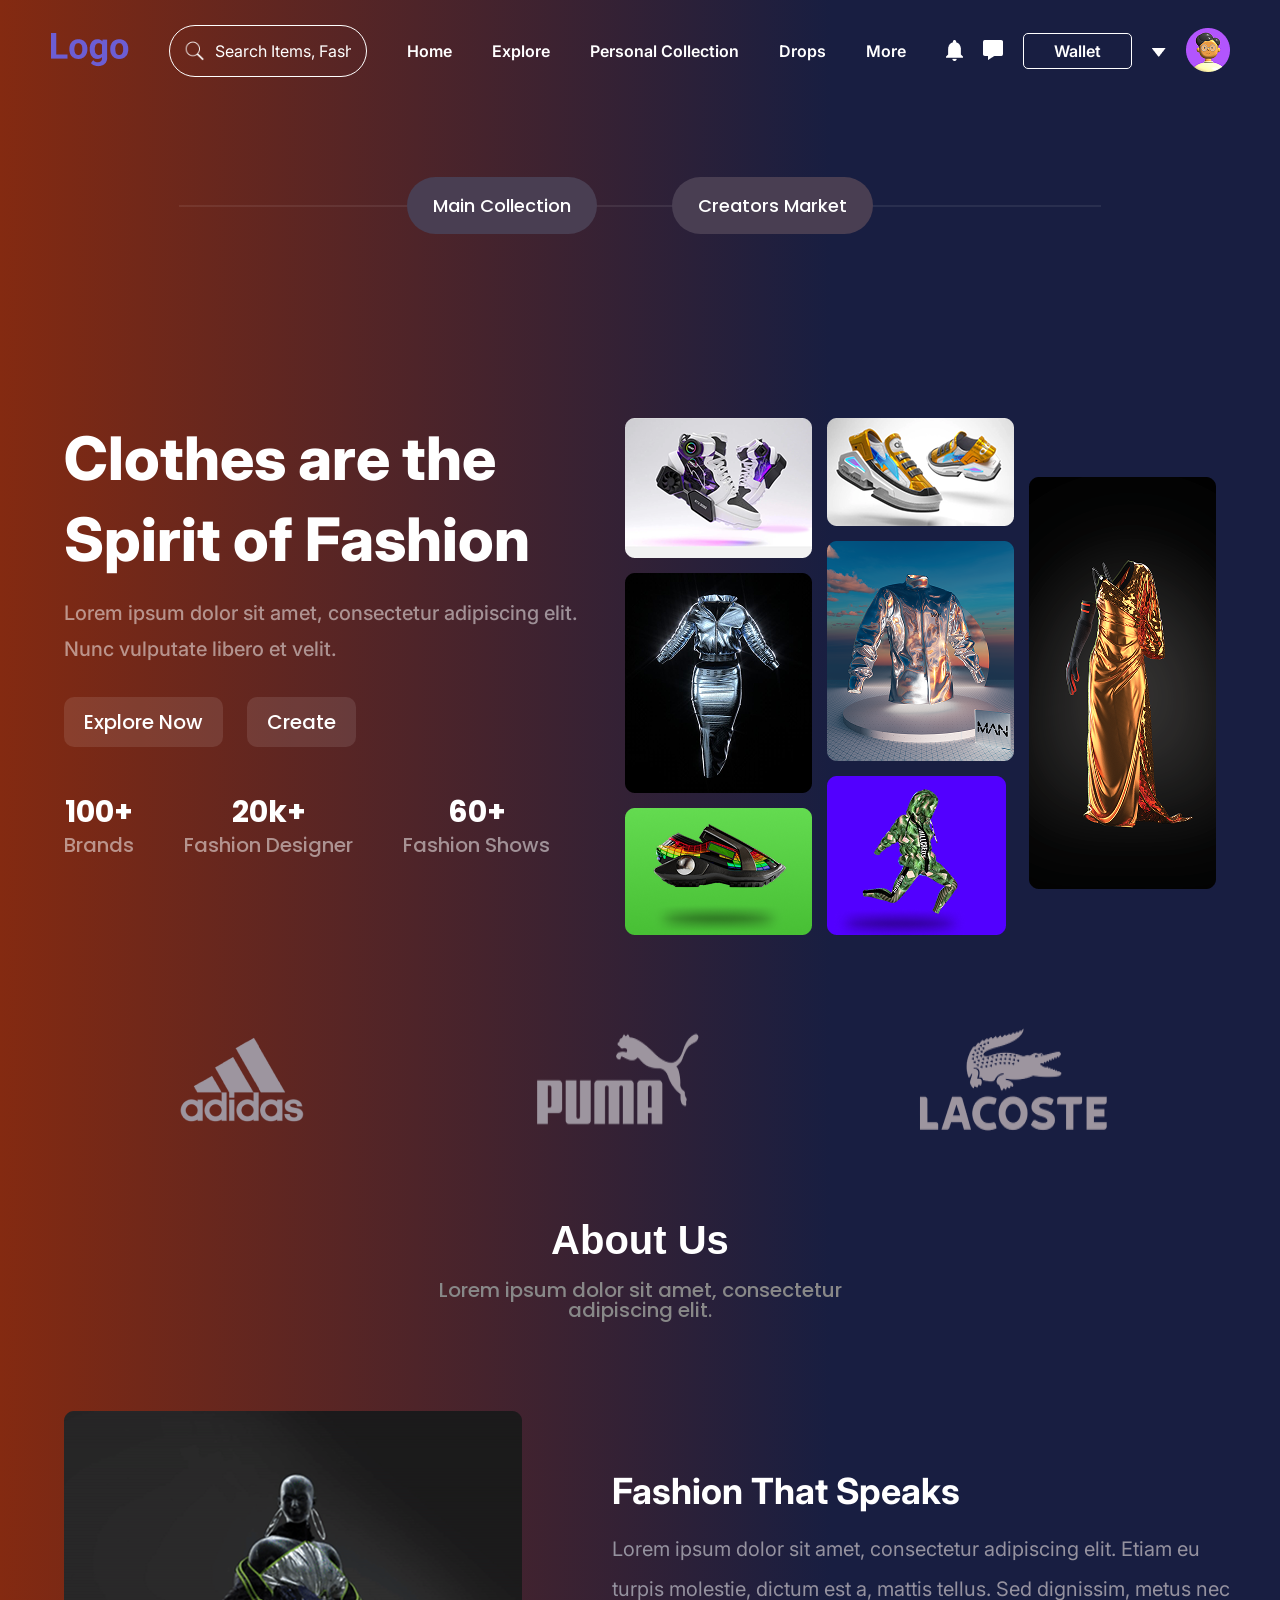
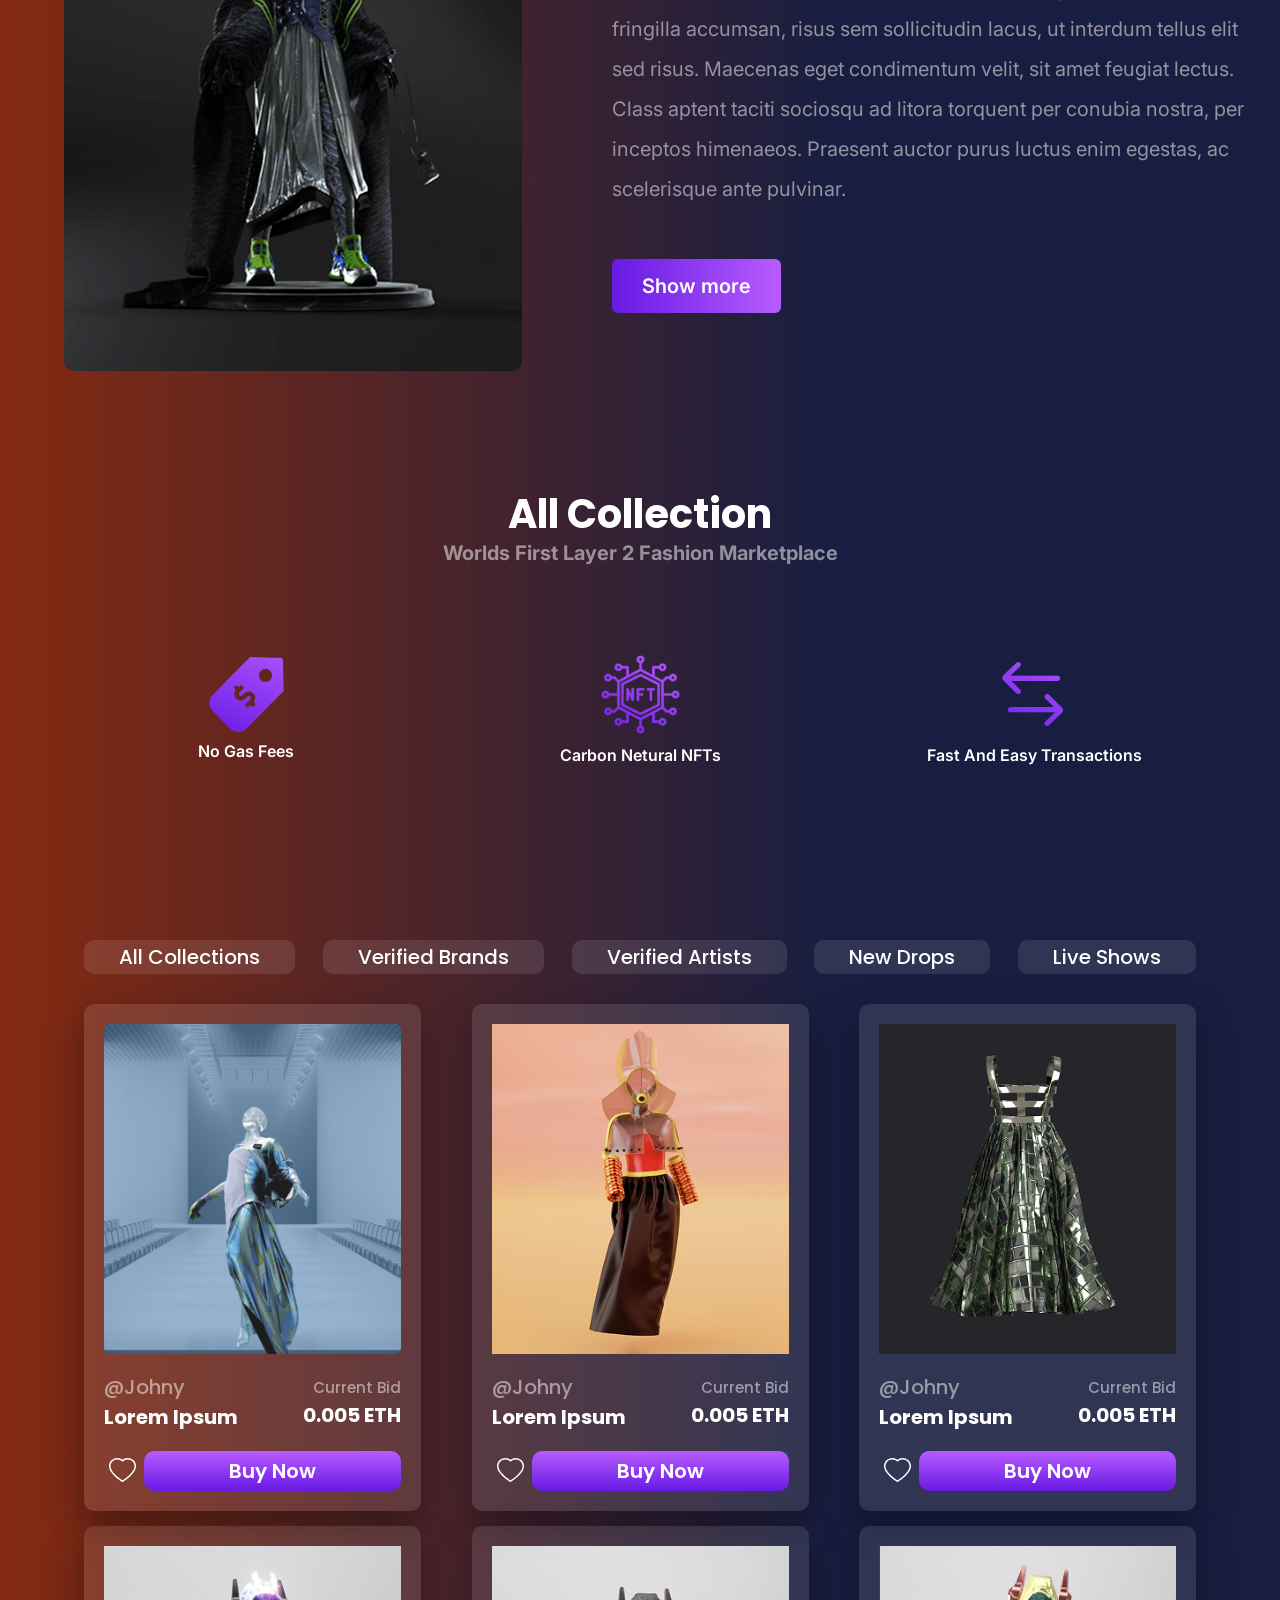
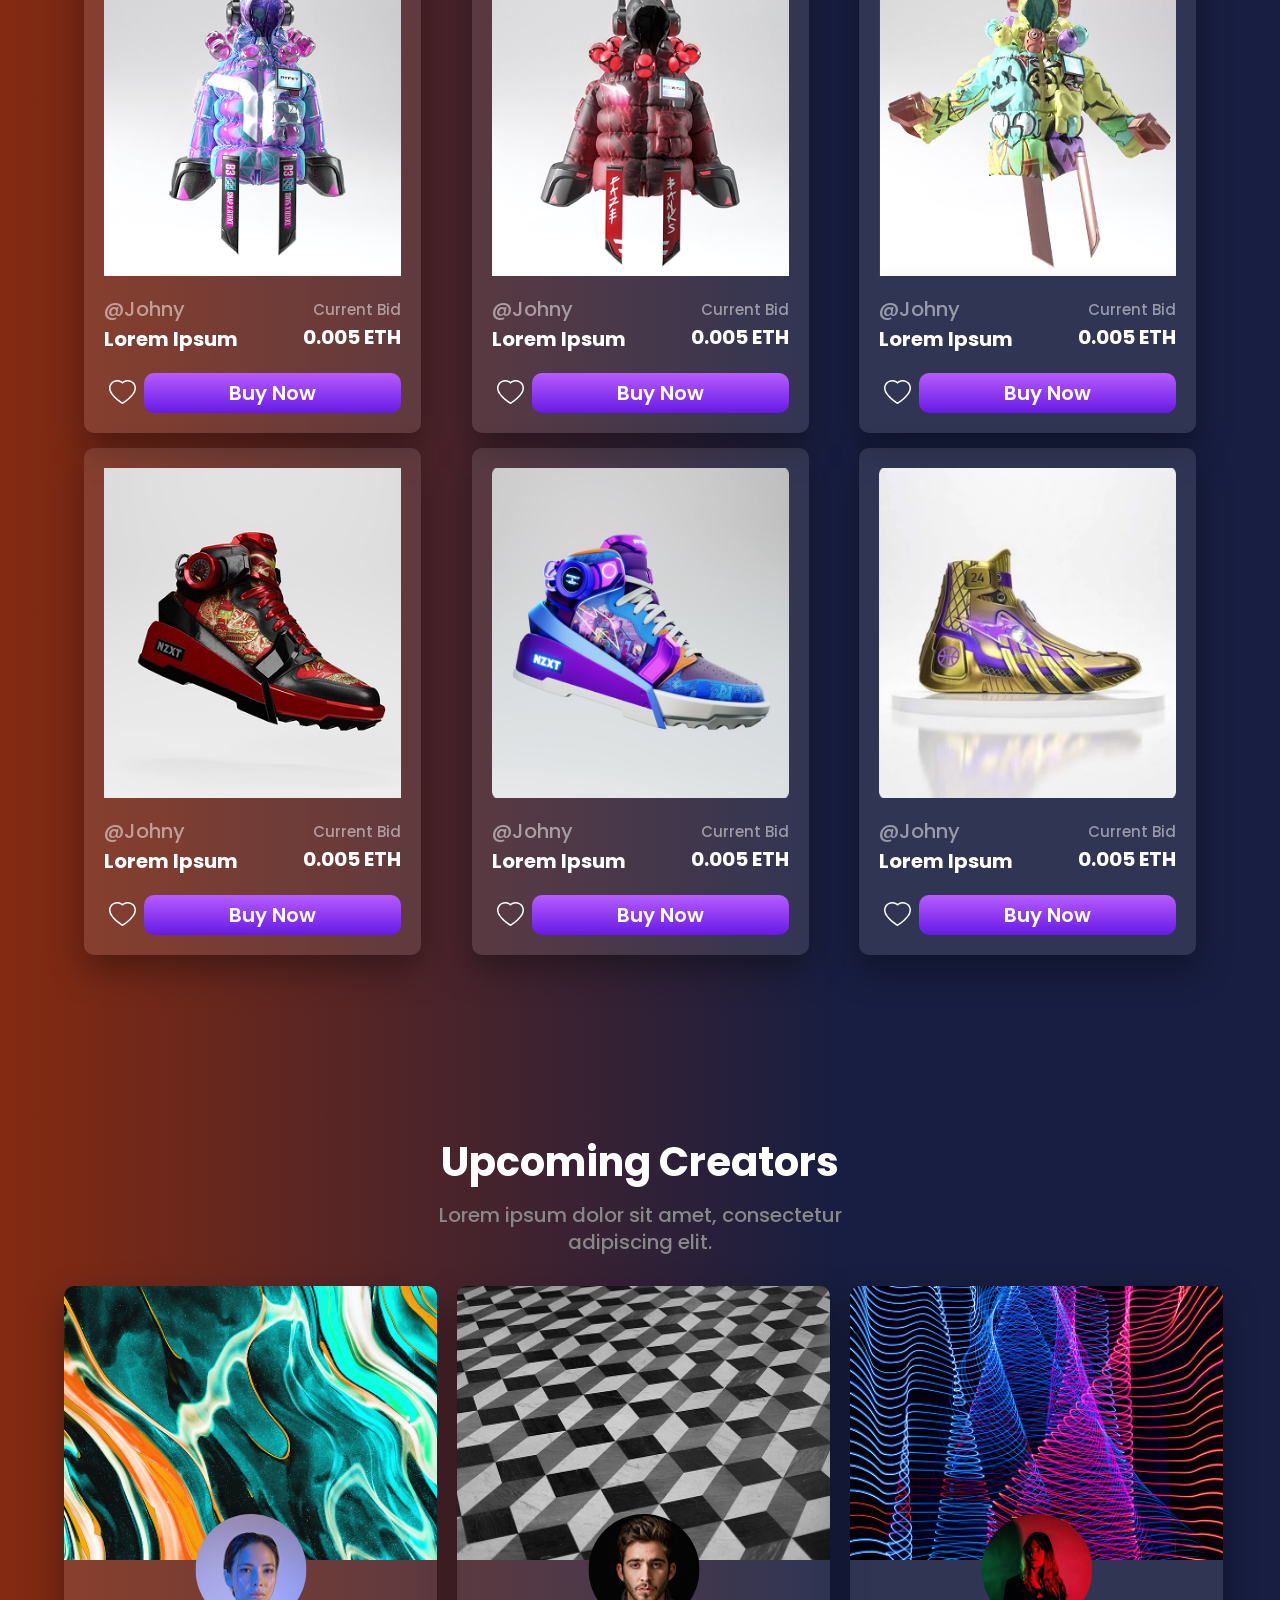
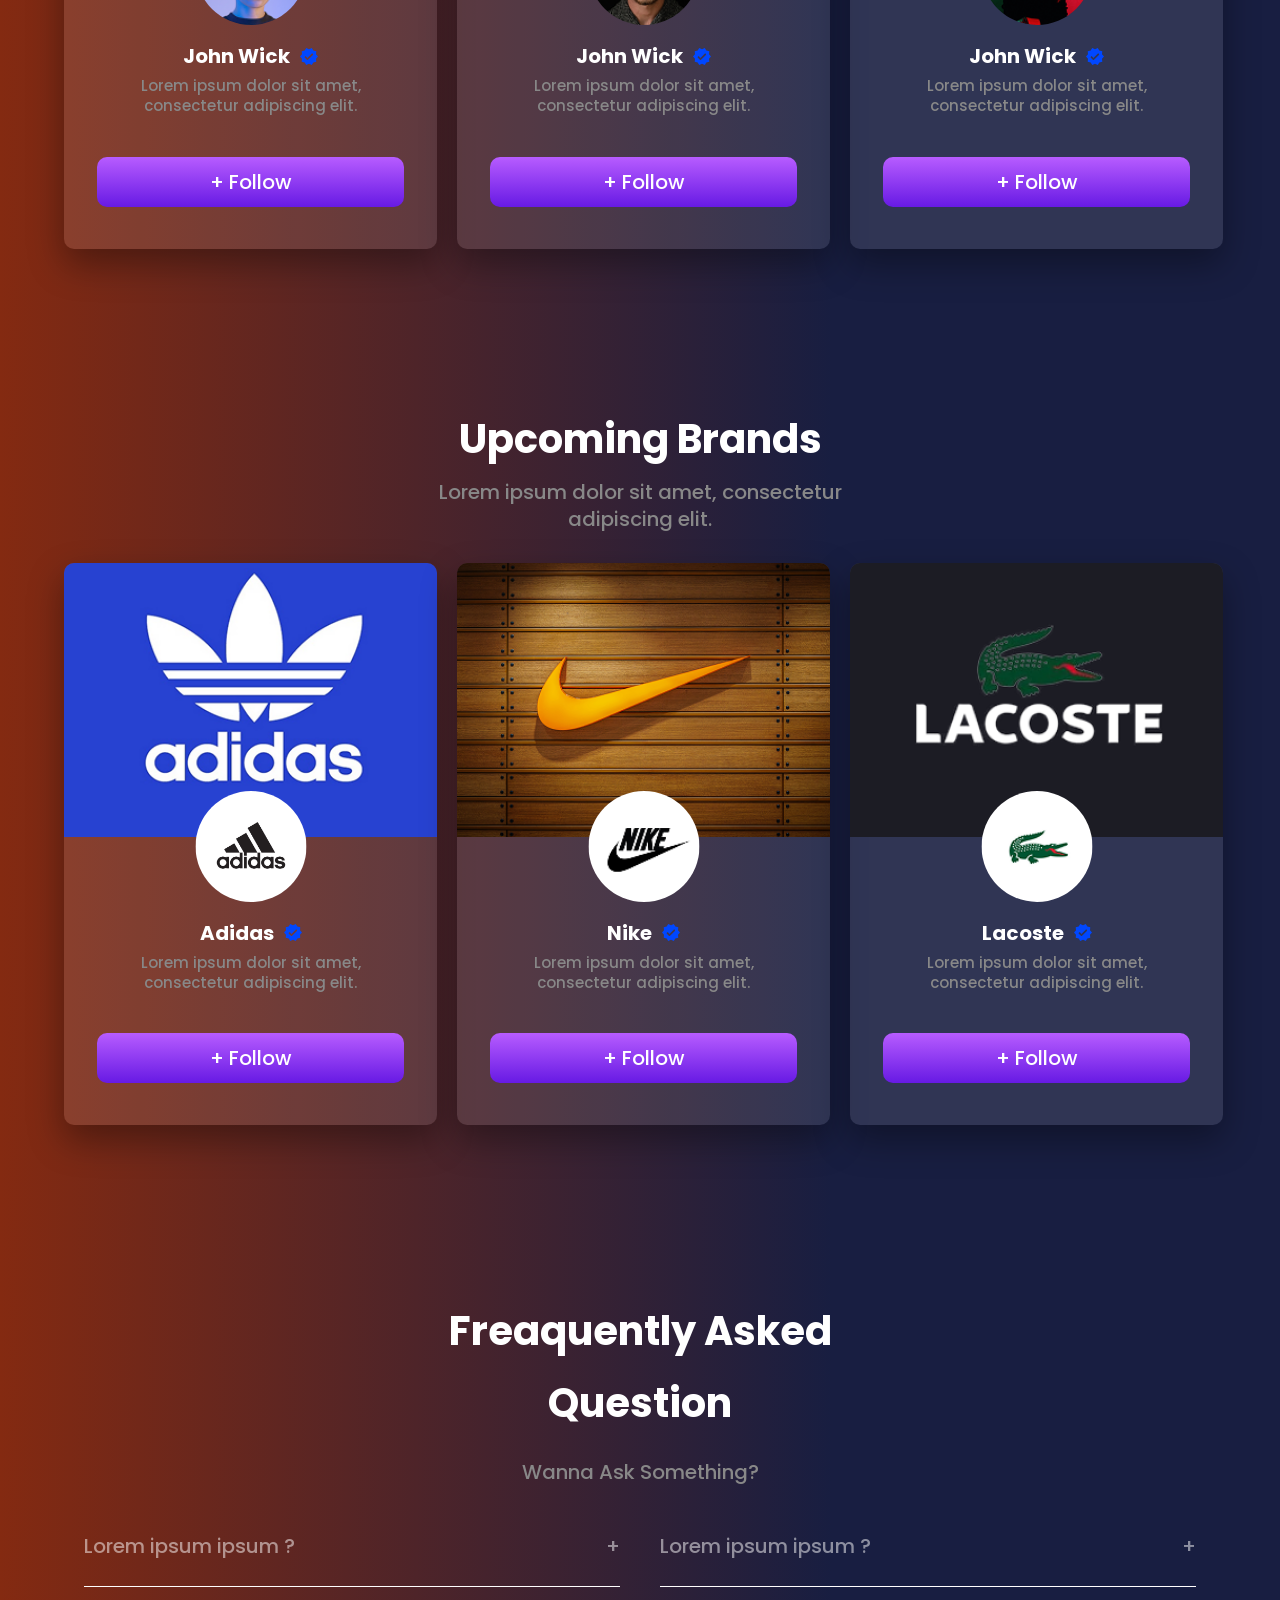
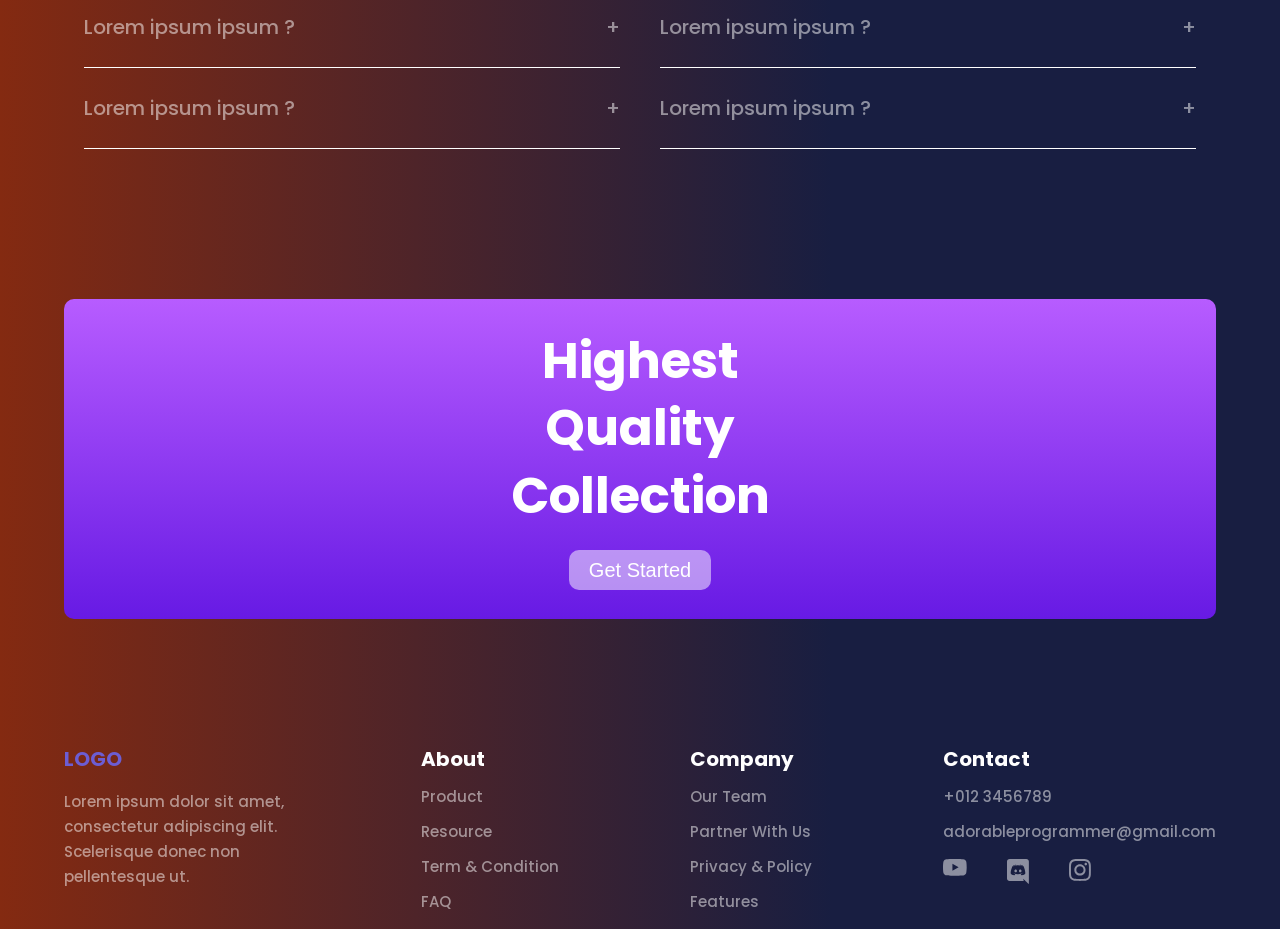
==== index.html @ 273df484 "feat: add homepage, explore, sign in, sign up pages with hover effects" ====
<!DOCTYPE html>
<html lang="en">

<head>
    <meta charset="UTF-8">
    <meta name="viewport" content="width=device-width, initial-scale=1.0">
    <link rel="preconnect" href="https://fonts.googleapis.com">
    <link rel="preconnect" href="https://fonts.gstatic.com" crossorigin>
    <link
        href="https://fonts.googleapis.com/css2?family=Inter:ital,opsz,wght@0,14..32,100..900;1,14..32,100..900&family=Poppins:wght@400;500;600;700&family=Red+Hat+Text:ital,wght@0,300..700;1,300..700&family=Space+Mono:ital,wght@0,400;0,700;1,400;1,700&family=Work+Sans:ital,wght@0,100..900;1,100..900&display=swap"
        rel="stylesheet">
    <link rel="stylesheet" href="assets/css/reset.css">
    <link rel="stylesheet" href="assets/css/style.css">
    <link rel="icon" type="image/x-icon" href="./assets/site-icons/fashion-logo.png" />
    <title>Fashion Marketplace</title>
</head>

<body>
    <header>
        <nav class="d-flex align-center justify-between gap-40">
            <a href="#" class="logo"><img src="./assets/images/header-logo.png" alt="header-logo"></a>

            <form class="search-container" action="#">
                <img class="search-btn" src="./assets/icons/search-icon.png" alt="search-icon">
                <input type="text" placeholder="Search Items, Fashion, Collection and Users">
            </form>

            <ul class="header-nav d-flex align-center gap-40 weight-600">
                <li><a href="#" class="nav-link">Home</a></li>
                <li><a href="explore.html" class="nav-link">Explore</a></li>
                <li><a href="#" class="nav-link">Personal Collection</a></li>
                <li><a href="#" class="nav-link">Drops</a></li>
                <li><a href="#" class="nav-link">More</a></li>
            </ul>

            <div class="nav-right d-flex align-center gap-20">
                <div class="header-icons d-flex gap-20">
                    <a href="#" class="icon-hover"><img src="./assets/icons/bell-icon.png" alt="bell-icon"></a>
                    <a href="#" class="icon-hover"><img src="./assets/icons/message-icon.png" alt="message-icon"></a>
                </div>
                <a href="#" class="wallet-button d-flex weight-600">Wallet</a>
                <a href="#" class="drop-down"><img src="./assets/icons/arrow-down.png" alt="arrow-down"></a>
                <a href="./sign-in.html" class="profile-picture"><img src="./assets/icons/men-icon.png" alt="men-icon"></a>
            </div>
        </nav>
    </header>

    <!-- Header-end////////////// -->
    <div class="container">
        <section class="colection-section">
            <div class="colection-button d-flex align-center gap-75 justify-center">
                <button class="buttons weight-500" type="button">Main Collection</button>
                <button class="buttons weight-500" type="button">Creators Market</button>
            </div>
        </section>

        <section class="hero-section d-flex">
            <div class="hero-left">
                <h1 class="weight-800 lh-135">Clothes are the Spirit of Fashion</h1>
                <p class="hero-p weight-500 lh-180">Lorem ipsum dolor sit amet, consectetur adipiscing elit. Nunc
                    vulputate libero et velit.</p>
                <button class="hero-button weight-500">Explore Now</button>
                <button class="hero-button weight-500">Create</button>

                <ul class="d-flex align-center gap-50">
                    <li>
                        <p class="main-statistic weight-700">100+</p>
                        <p class="statistic weight-500 lh-180">Brands</p>
                    </li>
                    <li>
                        <p class="main-statistic weight-700">20k+</p>
                        <p class="statistic weight-500 lh-180">Fashion Designer</p>
                    </li>
                    <li>
                        <p class="main-statistic weight-700">60+</p>
                        <p class="statistic weight-500 lh-180">Fashion Shows</p>
                    </li>
                </ul>
            </div>
            <div class="hero-right">
                <img src="./assets/images/hero-img.png" alt="hero image">
            </div>
        </section>
        <section class="brand-logo d-flex justify-center gap-220">
            <img src="./assets/images/adidas-logo.png" alt="adidas logo">
            <img src="./assets/images/puma-logo.png" alt="puma logo">
            <img src="./assets/images/lacoste-logo.png" alt="lacoste logo">
        </section>
        <!-- //hero-end/// -->

        <section class="about-us d-flex align-center justify-center flex-column">
            <h2 class="weight-700 lh-100">About Us</h2>
            <p class="weight-500 lh-100">Lorem ipsum dolor sit amet, consectetur adipiscing elit.</p>
        </section>

        <section class="fashion-speak d-flex gap-90 align-center">
            <div class="warior-img ">
                <img src="./assets/images/women-warior.png" alt="women warior img">
            </div>
            <div class="warior-right">
                <h2 class="weight-700 lh-100">Fashion That Speaks</h2>
                <p class="weight-400 lh-200">Lorem ipsum dolor sit amet, consectetur adipiscing elit. Etiam eu turpis
                    molestie, dictum est a, mattis tellus. Sed dignissim, metus nec fringilla accumsan, risus sem
                    sollicitudin lacus, ut interdum tellus elit sed risus. Maecenas eget condimentum velit, sit amet
                    feugiat lectus. Class aptent taciti sociosqu ad litora torquent per conubia nostra, per inceptos
                    himenaeos. Praesent auctor purus luctus enim egestas, ac scelerisque ante pulvinar. </p>
                <button class="weight-600">Show more</button>
            </div>
        </section>
        <!-- about section end//////////// -->

        <section>
            <div class="all-colection d-flex justify-center flex-column align-center">
                <h2 class="weight-700 lh-100">All Collection</h2>
                <p class="weight-700">Worlds First Layer 2 Fashion Marketplace</p>
            </div>
            <div class="all-colection-icons d-flex align-center justify-center">


                <div class="icon-item d-flex flex-column align-center">
                    <svg xmlns="http://www.w3.org/2000/svg" xmlns:xlink="http://www.w3.org/1999/xlink" width="75"
                        height="75" viewBox="0 0 75 75" fill="none">
                        <mask id="mask0_301_998" style="mask-type:alpha" maskUnits="userSpaceOnUse" x="0" y="0"
                            width="75" height="75">
                            <rect width="75" height="75" fill="url(#pattern0_301_998)" />
                        </mask>
                        <g mask="url(#mask0_301_998)">
                            <rect x="-28.6016" y="-17.1602" width="142.373" height="95.339"
                                fill="url(#paint0_linear_301_998)" />
                        </g>
                        <defs>
                            <pattern id="pattern0_301_998" patternContentUnits="objectBoundingBox" width="1" height="1">
                                <use xlink:href="#image0_301_998" transform="scale(0.00195312)" />
                            </pattern>
                            <linearGradient id="paint0_linear_301_998" x1="92.4153" y1="-17.1602" x2="40.3285"
                                y2="98.0739" gradientUnits="userSpaceOnUse">
                                <stop stop-color="#B75CFF" />
                                <stop offset="1" stop-color="#671AE4" />
                            </linearGradient>
                            <image id="image0_301_998" width="512" height="512" preserveAspectRatio="none"
                                xlink:href="[data-uri]" />
                        </defs>
                    </svg>
                    <h2 class="weight-600">No Gas Fees</h2>
                </div>

                <div class="icon-item d-flex flex-column align-center">
                    <svg xmlns="http://www.w3.org/2000/svg" xmlns:xlink="http://www.w3.org/1999/xlink" width="83"
                        height="83" viewBox="0 0 83 83" fill="none">
                        <mask id="mask0_301_1001" style="mask-type:alpha" maskUnits="userSpaceOnUse" x="0" y="0"
                            width="83" height="83">
                            <rect width="83" height="83" fill="url(#pattern0_301_1001)" />
                        </mask>
                        <g mask="url(#mask0_301_1001)">
                            <rect x="-12.4062" y="2.28125" width="102.539" height="89.0625"
                                fill="url(#paint0_linear_301_1001)" />
                        </g>
                        <defs>
                            <pattern id="pattern0_301_1001" patternContentUnits="objectBoundingBox" width="1"
                                height="1">
                                <use xlink:href="#image0_301_1001" transform="scale(0.005)" />
                            </pattern>
                            <linearGradient id="paint0_linear_301_1001" x1="74.752" y1="2.28125" x2="18.1878"
                                y2="98.7601" gradientUnits="userSpaceOnUse">
                                <stop stop-color="#B75CFF" />
                                <stop offset="1" stop-color="#671AE4" />
                            </linearGradient>
                            <image id="image0_301_1001" width="200" height="200" preserveAspectRatio="none"
                                xlink:href="[data-uri]" />
                        </defs>
                    </svg>
                    <h2 class="weight-600">Carbon Netural NFTs</h2>
                </div>

                <div class="icon-item d-flex flex-column align-center">
                    <svg xmlns="http://www.w3.org/2000/svg" xmlns:xlink="http://www.w3.org/1999/xlink" width="84"
                        height="84" viewBox="0 0 84 84" fill="none">
                        <mask id="mask0_301_1007" style="mask-type:alpha" maskUnits="userSpaceOnUse" x="0" y="0"
                            width="84" height="84">
                            <rect width="84" height="84" fill="url(#pattern0_301_1007)" />
                        </mask>
                        <g mask="url(#mask0_301_1007)">
                            <rect x="-24.6399" y="-8.96094" width="128.8" height="98.56"
                                fill="url(#paint0_linear_301_1007)" />
                        </g>
                        <defs>
                            <pattern id="pattern0_301_1007" patternContentUnits="objectBoundingBox" width="1"
                                height="1">
                                <use xlink:href="#image0_301_1007" transform="scale(0.00195312)" />
                            </pattern>
                            <linearGradient id="paint0_linear_301_1007" x1="84.8401" y1="-8.96094" x2="26.3433"
                                y2="104.291" gradientUnits="userSpaceOnUse">
                                <stop stop-color="#B75CFF" />
                                <stop offset="1" stop-color="#671AE4" />
                            </linearGradient>
                            <image id="image0_301_1007" width="512" height="512" preserveAspectRatio="none"
                                xlink:href="[data-uri]" />
                        </defs>
                    </svg>
                    <h2 class="weight-600">Fast And Easy Transactions</h2>
                </div>
            </div>
        </section>




        <section class="marketplace-section">
            <div class="bottom-nav d-flex justify-between align-center gap-20">
                <a class="weight-500" href="#">All Collections</a>
                <a class="weight-500" href="#">Verified Brands</a>
                <a class="weight-500" href="#">Verified Artists</a>
                <a class="weight-500" href="#">New Drops</a>
                <a class="weight-500" href="#">Live Shows</a>
            </div>


            <div class="card-container d-flex flex-wrap justify-between">
                <div class="colection-grid">
                    <img class="bg" src="./assets/images/grid-cyan-bg-dress.png" alt="cyan dress">

                    <div class="info d-flex justify-between align-center">
                        <div class="name">
                            <p class="weight-500 lh-100">@Johny</p>
                            <p class="weight-700">Lorem Ipsum</p>
                        </div>

                        <div class="bid">
                            <p class="weight-500 lh-100">Current Bid</p>
                            <p class="weight-700 lh-100">0.005 ETH</p>
                        </div>
                    </div>

                    <div class="actions d-flex align-center justify-between">
                        <button>
                            <svg xmlns="http://www.w3.org/2000/svg" width="27" height="24" viewBox="0 0 27 24"
                                fill="none">
                                <path
                                    d="M18.7432 0.75H18.7441C19.7439 0.747717 20.7343 0.942824 21.6572 1.32324H21.6582C22.4368 1.6429 23.1546 2.09004 23.7822 2.64453L24.0459 2.88867C24.6457 3.47072 25.1401 4.14943 25.5088 4.89453L25.6592 5.21777C26.0526 6.12531 26.2528 7.08639 26.25 8.07617V8.07812C26.25 9.00716 26.059 9.99202 25.666 11.0117L25.665 11.0137C25.3393 11.865 24.8589 12.7629 24.2373 13.6836C23.2534 15.139 21.8871 16.6771 20.168 18.252C17.3116 20.8665 14.484 22.6721 14.377 22.7402L13.6377 23.2109C13.5547 23.2633 13.4453 23.2633 13.3623 23.2109H13.3613L12.623 22.7402L12.6113 22.7324L12.6006 22.7266C12.5931 22.7218 12.5825 22.7154 12.5693 22.707C12.543 22.6902 12.5071 22.6658 12.4609 22.6357C12.3685 22.5754 12.2377 22.4896 12.0752 22.3799C11.7502 22.1604 11.2964 21.8463 10.7568 21.4521C9.6763 20.6628 8.25608 19.5568 6.83203 18.252L6.2041 17.6631C4.77732 16.2938 3.62363 14.9571 2.7627 13.6836C2.21964 12.8792 1.78563 12.0906 1.46484 11.334L1.33398 11.0117C0.941002 9.99202 0.75 9.00716 0.75 8.07812C0.750023 7.21047 0.903853 6.36545 1.20605 5.55957L1.34473 5.2168C1.72321 4.34438 2.27033 3.55356 2.95605 2.88965L2.95703 2.88867C3.64777 2.2174 4.45175 1.6901 5.34473 1.32324H5.3457C6.26949 0.942496 7.24787 0.75 8.26074 0.75C9.66538 0.750076 11.0343 1.13129 12.2227 1.85059C12.507 2.02267 12.7763 2.21179 13.0312 2.41699L13.502 2.7959L13.9717 2.41699C14.2267 2.21179 14.496 2.02267 14.7803 1.85059C15.9687 1.13119 17.3384 0.75 18.7432 0.75Z"
                                    stroke="white" stroke-width="1.5" />
                            </svg> </button>
                        <button class="weight-600 lh-100 ">Buy Now</button>
                    </div>
                </div>


                <div class="colection-grid">
                    <img class="bg" src="./assets/images/grid-orange-dress.png" alt="cyan dress">

                    <div class="info d-flex justify-between align-center">
                        <div class="name">
                            <p class="weight-500 lh-100">@Johny</p>
                            <p class="weight-700">Lorem Ipsum</p>
                        </div>

                        <div class="bid">
                            <p class="weight-500 lh-100">Current Bid</p>
                            <p class="weight-700 lh-100">0.005 ETH</p>
                        </div>
                    </div>

                    <div class="actions d-flex align-center justify-between">
                        <button>
                            <svg xmlns="http://www.w3.org/2000/svg" width="27" height="24" viewBox="0 0 27 24"
                                fill="none">
                                <path
                                    d="M18.7432 0.75H18.7441C19.7439 0.747717 20.7343 0.942824 21.6572 1.32324H21.6582C22.4368 1.6429 23.1546 2.09004 23.7822 2.64453L24.0459 2.88867C24.6457 3.47072 25.1401 4.14943 25.5088 4.89453L25.6592 5.21777C26.0526 6.12531 26.2528 7.08639 26.25 8.07617V8.07812C26.25 9.00716 26.059 9.99202 25.666 11.0117L25.665 11.0137C25.3393 11.865 24.8589 12.7629 24.2373 13.6836C23.2534 15.139 21.8871 16.6771 20.168 18.252C17.3116 20.8665 14.484 22.6721 14.377 22.7402L13.6377 23.2109C13.5547 23.2633 13.4453 23.2633 13.3623 23.2109H13.3613L12.623 22.7402L12.6113 22.7324L12.6006 22.7266C12.5931 22.7218 12.5825 22.7154 12.5693 22.707C12.543 22.6902 12.5071 22.6658 12.4609 22.6357C12.3685 22.5754 12.2377 22.4896 12.0752 22.3799C11.7502 22.1604 11.2964 21.8463 10.7568 21.4521C9.6763 20.6628 8.25608 19.5568 6.83203 18.252L6.2041 17.6631C4.77732 16.2938 3.62363 14.9571 2.7627 13.6836C2.21964 12.8792 1.78563 12.0906 1.46484 11.334L1.33398 11.0117C0.941002 9.99202 0.75 9.00716 0.75 8.07812C0.750023 7.21047 0.903853 6.36545 1.20605 5.55957L1.34473 5.2168C1.72321 4.34438 2.27033 3.55356 2.95605 2.88965L2.95703 2.88867C3.64777 2.2174 4.45175 1.6901 5.34473 1.32324H5.3457C6.26949 0.942496 7.24787 0.75 8.26074 0.75C9.66538 0.750076 11.0343 1.13129 12.2227 1.85059C12.507 2.02267 12.7763 2.21179 13.0312 2.41699L13.502 2.7959L13.9717 2.41699C14.2267 2.21179 14.496 2.02267 14.7803 1.85059C15.9687 1.13119 17.3384 0.75 18.7432 0.75Z"
                                    stroke="white" stroke-width="1.5" />
                            </svg> </button>
                        <button class="weight-600 lh-100 ">Buy Now</button>
                    </div>
                </div>


                <div class="colection-grid">
                    <img class="bg" src="./assets/images/grid-gray-dress.png" alt="cyan dress">

                    <div class="info d-flex justify-between align-center">
                        <div class="name">
                            <p class="weight-500 lh-100">@Johny</p>
                            <p class="weight-700">Lorem Ipsum</p>
                        </div>

                        <div class="bid">
                            <p class="weight-500 lh-100">Current Bid</p>
                            <p class="weight-700 lh-100">0.005 ETH</p>
                        </div>
                    </div>

                    <div class="actions d-flex align-center justify-between">
                        <button>
                            <svg xmlns="http://www.w3.org/2000/svg" width="27" height="24" viewBox="0 0 27 24"
                                fill="none">
                                <path
                                    d="M18.7432 0.75H18.7441C19.7439 0.747717 20.7343 0.942824 21.6572 1.32324H21.6582C22.4368 1.6429 23.1546 2.09004 23.7822 2.64453L24.0459 2.88867C24.6457 3.47072 25.1401 4.14943 25.5088 4.89453L25.6592 5.21777C26.0526 6.12531 26.2528 7.08639 26.25 8.07617V8.07812C26.25 9.00716 26.059 9.99202 25.666 11.0117L25.665 11.0137C25.3393 11.865 24.8589 12.7629 24.2373 13.6836C23.2534 15.139 21.8871 16.6771 20.168 18.252C17.3116 20.8665 14.484 22.6721 14.377 22.7402L13.6377 23.2109C13.5547 23.2633 13.4453 23.2633 13.3623 23.2109H13.3613L12.623 22.7402L12.6113 22.7324L12.6006 22.7266C12.5931 22.7218 12.5825 22.7154 12.5693 22.707C12.543 22.6902 12.5071 22.6658 12.4609 22.6357C12.3685 22.5754 12.2377 22.4896 12.0752 22.3799C11.7502 22.1604 11.2964 21.8463 10.7568 21.4521C9.6763 20.6628 8.25608 19.5568 6.83203 18.252L6.2041 17.6631C4.77732 16.2938 3.62363 14.9571 2.7627 13.6836C2.21964 12.8792 1.78563 12.0906 1.46484 11.334L1.33398 11.0117C0.941002 9.99202 0.75 9.00716 0.75 8.07812C0.750023 7.21047 0.903853 6.36545 1.20605 5.55957L1.34473 5.2168C1.72321 4.34438 2.27033 3.55356 2.95605 2.88965L2.95703 2.88867C3.64777 2.2174 4.45175 1.6901 5.34473 1.32324H5.3457C6.26949 0.942496 7.24787 0.75 8.26074 0.75C9.66538 0.750076 11.0343 1.13129 12.2227 1.85059C12.507 2.02267 12.7763 2.21179 13.0312 2.41699L13.502 2.7959L13.9717 2.41699C14.2267 2.21179 14.496 2.02267 14.7803 1.85059C15.9687 1.13119 17.3384 0.75 18.7432 0.75Z"
                                    stroke="white" stroke-width="1.5" />
                            </svg> </button>
                        <button class="weight-600 lh-100 ">Buy Now</button>
                    </div>
                </div>


                <div class="colection-grid">
                    <img class="bg" src="./assets/images/jacket-pinkandcyan.png" alt="cyan dress">

                    <div class="info d-flex justify-between align-center">
                        <div class="name">
                            <p class="weight-500 lh-100">@Johny</p>
                            <p class="weight-700">Lorem Ipsum</p>
                        </div>

                        <div class="bid">
                            <p class="weight-500 lh-100">Current Bid</p>
                            <p class="weight-700 lh-100">0.005 ETH</p>
                        </div>
                    </div>

                    <div class="actions d-flex align-center justify-between">
                        <button>
                            <svg xmlns="http://www.w3.org/2000/svg" width="27" height="24" viewBox="0 0 27 24"
                                fill="none">
                                <path
                                    d="M18.7432 0.75H18.7441C19.7439 0.747717 20.7343 0.942824 21.6572 1.32324H21.6582C22.4368 1.6429 23.1546 2.09004 23.7822 2.64453L24.0459 2.88867C24.6457 3.47072 25.1401 4.14943 25.5088 4.89453L25.6592 5.21777C26.0526 6.12531 26.2528 7.08639 26.25 8.07617V8.07812C26.25 9.00716 26.059 9.99202 25.666 11.0117L25.665 11.0137C25.3393 11.865 24.8589 12.7629 24.2373 13.6836C23.2534 15.139 21.8871 16.6771 20.168 18.252C17.3116 20.8665 14.484 22.6721 14.377 22.7402L13.6377 23.2109C13.5547 23.2633 13.4453 23.2633 13.3623 23.2109H13.3613L12.623 22.7402L12.6113 22.7324L12.6006 22.7266C12.5931 22.7218 12.5825 22.7154 12.5693 22.707C12.543 22.6902 12.5071 22.6658 12.4609 22.6357C12.3685 22.5754 12.2377 22.4896 12.0752 22.3799C11.7502 22.1604 11.2964 21.8463 10.7568 21.4521C9.6763 20.6628 8.25608 19.5568 6.83203 18.252L6.2041 17.6631C4.77732 16.2938 3.62363 14.9571 2.7627 13.6836C2.21964 12.8792 1.78563 12.0906 1.46484 11.334L1.33398 11.0117C0.941002 9.99202 0.75 9.00716 0.75 8.07812C0.750023 7.21047 0.903853 6.36545 1.20605 5.55957L1.34473 5.2168C1.72321 4.34438 2.27033 3.55356 2.95605 2.88965L2.95703 2.88867C3.64777 2.2174 4.45175 1.6901 5.34473 1.32324H5.3457C6.26949 0.942496 7.24787 0.75 8.26074 0.75C9.66538 0.750076 11.0343 1.13129 12.2227 1.85059C12.507 2.02267 12.7763 2.21179 13.0312 2.41699L13.502 2.7959L13.9717 2.41699C14.2267 2.21179 14.496 2.02267 14.7803 1.85059C15.9687 1.13119 17.3384 0.75 18.7432 0.75Z"
                                    stroke="white" stroke-width="1.5" />
                            </svg> </button>
                        <button class="weight-600 lh-100 ">Buy Now</button>
                    </div>
                </div>



                <div class="colection-grid">
                    <img class="bg" src="./assets/images/jacket-red.png" alt="cyan dress">

                    <div class="info d-flex justify-between align-center">
                        <div class="name">
                            <p class="weight-500 lh-100">@Johny</p>
                            <p class="weight-700">Lorem Ipsum</p>
                        </div>

                        <div class="bid">
                            <p class="weight-500 lh-100">Current Bid</p>
                            <p class="weight-700 lh-100">0.005 ETH</p>
                        </div>
                    </div>

                    <div class="actions d-flex align-center justify-between">
                        <button>
                            <svg xmlns="http://www.w3.org/2000/svg" width="27" height="24" viewBox="0 0 27 24"
                                fill="none">
                                <path
                                    d="M18.7432 0.75H18.7441C19.7439 0.747717 20.7343 0.942824 21.6572 1.32324H21.6582C22.4368 1.6429 23.1546 2.09004 23.7822 2.64453L24.0459 2.88867C24.6457 3.47072 25.1401 4.14943 25.5088 4.89453L25.6592 5.21777C26.0526 6.12531 26.2528 7.08639 26.25 8.07617V8.07812C26.25 9.00716 26.059 9.99202 25.666 11.0117L25.665 11.0137C25.3393 11.865 24.8589 12.7629 24.2373 13.6836C23.2534 15.139 21.8871 16.6771 20.168 18.252C17.3116 20.8665 14.484 22.6721 14.377 22.7402L13.6377 23.2109C13.5547 23.2633 13.4453 23.2633 13.3623 23.2109H13.3613L12.623 22.7402L12.6113 22.7324L12.6006 22.7266C12.5931 22.7218 12.5825 22.7154 12.5693 22.707C12.543 22.6902 12.5071 22.6658 12.4609 22.6357C12.3685 22.5754 12.2377 22.4896 12.0752 22.3799C11.7502 22.1604 11.2964 21.8463 10.7568 21.4521C9.6763 20.6628 8.25608 19.5568 6.83203 18.252L6.2041 17.6631C4.77732 16.2938 3.62363 14.9571 2.7627 13.6836C2.21964 12.8792 1.78563 12.0906 1.46484 11.334L1.33398 11.0117C0.941002 9.99202 0.75 9.00716 0.75 8.07812C0.750023 7.21047 0.903853 6.36545 1.20605 5.55957L1.34473 5.2168C1.72321 4.34438 2.27033 3.55356 2.95605 2.88965L2.95703 2.88867C3.64777 2.2174 4.45175 1.6901 5.34473 1.32324H5.3457C6.26949 0.942496 7.24787 0.75 8.26074 0.75C9.66538 0.750076 11.0343 1.13129 12.2227 1.85059C12.507 2.02267 12.7763 2.21179 13.0312 2.41699L13.502 2.7959L13.9717 2.41699C14.2267 2.21179 14.496 2.02267 14.7803 1.85059C15.9687 1.13119 17.3384 0.75 18.7432 0.75Z"
                                    stroke="white" stroke-width="1.5" />
                            </svg> </button>
                        <button class="weight-600 lh-100 ">Buy Now</button>
                    </div>
                </div>



                <div class="colection-grid">
                    <img class="bg" src="./assets/images/jacket-yelow.png" alt="cyan dress">

                    <div class="info d-flex justify-between align-center">
                        <div class="name">
                            <p class="weight-500 lh-100">@Johny</p>
                            <p class="weight-700">Lorem Ipsum</p>
                        </div>

                        <div class="bid">
                            <p class="weight-500 lh-100">Current Bid</p>
                            <p class="weight-700 lh-100">0.005 ETH</p>
                        </div>
                    </div>

                    <div class="actions d-flex align-center justify-between">
                        <button>
                            <svg xmlns="http://www.w3.org/2000/svg" width="27" height="24" viewBox="0 0 27 24"
                                fill="none">
                                <path
                                    d="M18.7432 0.75H18.7441C19.7439 0.747717 20.7343 0.942824 21.6572 1.32324H21.6582C22.4368 1.6429 23.1546 2.09004 23.7822 2.64453L24.0459 2.88867C24.6457 3.47072 25.1401 4.14943 25.5088 4.89453L25.6592 5.21777C26.0526 6.12531 26.2528 7.08639 26.25 8.07617V8.07812C26.25 9.00716 26.059 9.99202 25.666 11.0117L25.665 11.0137C25.3393 11.865 24.8589 12.7629 24.2373 13.6836C23.2534 15.139 21.8871 16.6771 20.168 18.252C17.3116 20.8665 14.484 22.6721 14.377 22.7402L13.6377 23.2109C13.5547 23.2633 13.4453 23.2633 13.3623 23.2109H13.3613L12.623 22.7402L12.6113 22.7324L12.6006 22.7266C12.5931 22.7218 12.5825 22.7154 12.5693 22.707C12.543 22.6902 12.5071 22.6658 12.4609 22.6357C12.3685 22.5754 12.2377 22.4896 12.0752 22.3799C11.7502 22.1604 11.2964 21.8463 10.7568 21.4521C9.6763 20.6628 8.25608 19.5568 6.83203 18.252L6.2041 17.6631C4.77732 16.2938 3.62363 14.9571 2.7627 13.6836C2.21964 12.8792 1.78563 12.0906 1.46484 11.334L1.33398 11.0117C0.941002 9.99202 0.75 9.00716 0.75 8.07812C0.750023 7.21047 0.903853 6.36545 1.20605 5.55957L1.34473 5.2168C1.72321 4.34438 2.27033 3.55356 2.95605 2.88965L2.95703 2.88867C3.64777 2.2174 4.45175 1.6901 5.34473 1.32324H5.3457C6.26949 0.942496 7.24787 0.75 8.26074 0.75C9.66538 0.750076 11.0343 1.13129 12.2227 1.85059C12.507 2.02267 12.7763 2.21179 13.0312 2.41699L13.502 2.7959L13.9717 2.41699C14.2267 2.21179 14.496 2.02267 14.7803 1.85059C15.9687 1.13119 17.3384 0.75 18.7432 0.75Z"
                                    stroke="white" stroke-width="1.5" />
                            </svg> </button>
                        <button class="weight-600 lh-100 ">Buy Now</button>
                    </div>
                </div>


                <div class="colection-grid">
                    <img class="bg" src="./assets/images/red-boots.png" alt="cyan dress">

                    <div class="info d-flex justify-between align-center">
                        <div class="name">
                            <p class="weight-500 lh-100">@Johny</p>
                            <p class="weight-700">Lorem Ipsum</p>
                        </div>

                        <div class="bid">
                            <p class="weight-500 lh-100">Current Bid</p>
                            <p class="weight-700 lh-100">0.005 ETH</p>
                        </div>
                    </div>

                    <div class="actions d-flex align-center justify-between">
                        <button>
                            <svg xmlns="http://www.w3.org/2000/svg" width="27" height="24" viewBox="0 0 27 24"
                                fill="none">
                                <path
                                    d="M18.7432 0.75H18.7441C19.7439 0.747717 20.7343 0.942824 21.6572 1.32324H21.6582C22.4368 1.6429 23.1546 2.09004 23.7822 2.64453L24.0459 2.88867C24.6457 3.47072 25.1401 4.14943 25.5088 4.89453L25.6592 5.21777C26.0526 6.12531 26.2528 7.08639 26.25 8.07617V8.07812C26.25 9.00716 26.059 9.99202 25.666 11.0117L25.665 11.0137C25.3393 11.865 24.8589 12.7629 24.2373 13.6836C23.2534 15.139 21.8871 16.6771 20.168 18.252C17.3116 20.8665 14.484 22.6721 14.377 22.7402L13.6377 23.2109C13.5547 23.2633 13.4453 23.2633 13.3623 23.2109H13.3613L12.623 22.7402L12.6113 22.7324L12.6006 22.7266C12.5931 22.7218 12.5825 22.7154 12.5693 22.707C12.543 22.6902 12.5071 22.6658 12.4609 22.6357C12.3685 22.5754 12.2377 22.4896 12.0752 22.3799C11.7502 22.1604 11.2964 21.8463 10.7568 21.4521C9.6763 20.6628 8.25608 19.5568 6.83203 18.252L6.2041 17.6631C4.77732 16.2938 3.62363 14.9571 2.7627 13.6836C2.21964 12.8792 1.78563 12.0906 1.46484 11.334L1.33398 11.0117C0.941002 9.99202 0.75 9.00716 0.75 8.07812C0.750023 7.21047 0.903853 6.36545 1.20605 5.55957L1.34473 5.2168C1.72321 4.34438 2.27033 3.55356 2.95605 2.88965L2.95703 2.88867C3.64777 2.2174 4.45175 1.6901 5.34473 1.32324H5.3457C6.26949 0.942496 7.24787 0.75 8.26074 0.75C9.66538 0.750076 11.0343 1.13129 12.2227 1.85059C12.507 2.02267 12.7763 2.21179 13.0312 2.41699L13.502 2.7959L13.9717 2.41699C14.2267 2.21179 14.496 2.02267 14.7803 1.85059C15.9687 1.13119 17.3384 0.75 18.7432 0.75Z"
                                    stroke="white" stroke-width="1.5" />
                            </svg> </button>
                        <button class="weight-600 lh-100 ">Buy Now</button>
                    </div>
                </div>

                <div class="colection-grid">
                    <img class="bg" src="./assets/images/purple-boots.png" alt="cyan dress">

                    <div class="info d-flex justify-between align-center">
                        <div class="name">
                            <p class="weight-500 lh-100">@Johny</p>
                            <p class="weight-700">Lorem Ipsum</p>
                        </div>

                        <div class="bid">
                            <p class="weight-500 lh-100">Current Bid</p>
                            <p class="weight-700 lh-100">0.005 ETH</p>
                        </div>
                    </div>

                    <div class="actions d-flex align-center justify-between">
                        <button>
                            <svg xmlns="http://www.w3.org/2000/svg" width="27" height="24" viewBox="0 0 27 24"
                                fill="none">
                                <path
                                    d="M18.7432 0.75H18.7441C19.7439 0.747717 20.7343 0.942824 21.6572 1.32324H21.6582C22.4368 1.6429 23.1546 2.09004 23.7822 2.64453L24.0459 2.88867C24.6457 3.47072 25.1401 4.14943 25.5088 4.89453L25.6592 5.21777C26.0526 6.12531 26.2528 7.08639 26.25 8.07617V8.07812C26.25 9.00716 26.059 9.99202 25.666 11.0117L25.665 11.0137C25.3393 11.865 24.8589 12.7629 24.2373 13.6836C23.2534 15.139 21.8871 16.6771 20.168 18.252C17.3116 20.8665 14.484 22.6721 14.377 22.7402L13.6377 23.2109C13.5547 23.2633 13.4453 23.2633 13.3623 23.2109H13.3613L12.623 22.7402L12.6113 22.7324L12.6006 22.7266C12.5931 22.7218 12.5825 22.7154 12.5693 22.707C12.543 22.6902 12.5071 22.6658 12.4609 22.6357C12.3685 22.5754 12.2377 22.4896 12.0752 22.3799C11.7502 22.1604 11.2964 21.8463 10.7568 21.4521C9.6763 20.6628 8.25608 19.5568 6.83203 18.252L6.2041 17.6631C4.77732 16.2938 3.62363 14.9571 2.7627 13.6836C2.21964 12.8792 1.78563 12.0906 1.46484 11.334L1.33398 11.0117C0.941002 9.99202 0.75 9.00716 0.75 8.07812C0.750023 7.21047 0.903853 6.36545 1.20605 5.55957L1.34473 5.2168C1.72321 4.34438 2.27033 3.55356 2.95605 2.88965L2.95703 2.88867C3.64777 2.2174 4.45175 1.6901 5.34473 1.32324H5.3457C6.26949 0.942496 7.24787 0.75 8.26074 0.75C9.66538 0.750076 11.0343 1.13129 12.2227 1.85059C12.507 2.02267 12.7763 2.21179 13.0312 2.41699L13.502 2.7959L13.9717 2.41699C14.2267 2.21179 14.496 2.02267 14.7803 1.85059C15.9687 1.13119 17.3384 0.75 18.7432 0.75Z"
                                    stroke="white" stroke-width="1.5" />
                            </svg> </button>
                        <button class="weight-600 lh-100 ">Buy Now</button>
                    </div>
                </div>



                <div class="colection-grid">
                    <img class="bg" src="./assets/images/yelow-boots.png" alt="cyan dress">

                    <div class="info d-flex justify-between align-center">
                        <div class="name">
                            <p class="weight-500 lh-100">@Johny</p>
                            <p class="weight-700">Lorem Ipsum</p>
                        </div>

                        <div class="bid">
                            <p class="weight-500 lh-100">Current Bid</p>
                            <p class="weight-700 lh-100">0.005 ETH</p>
                        </div>
                    </div>

                    <div class="actions d-flex align-center justify-between">
                        <button>
                            <svg xmlns="http://www.w3.org/2000/svg" width="27" height="24" viewBox="0 0 27 24"
                                fill="none">
                                <path
                                    d="M18.7432 0.75H18.7441C19.7439 0.747717 20.7343 0.942824 21.6572 1.32324H21.6582C22.4368 1.6429 23.1546 2.09004 23.7822 2.64453L24.0459 2.88867C24.6457 3.47072 25.1401 4.14943 25.5088 4.89453L25.6592 5.21777C26.0526 6.12531 26.2528 7.08639 26.25 8.07617V8.07812C26.25 9.00716 26.059 9.99202 25.666 11.0117L25.665 11.0137C25.3393 11.865 24.8589 12.7629 24.2373 13.6836C23.2534 15.139 21.8871 16.6771 20.168 18.252C17.3116 20.8665 14.484 22.6721 14.377 22.7402L13.6377 23.2109C13.5547 23.2633 13.4453 23.2633 13.3623 23.2109H13.3613L12.623 22.7402L12.6113 22.7324L12.6006 22.7266C12.5931 22.7218 12.5825 22.7154 12.5693 22.707C12.543 22.6902 12.5071 22.6658 12.4609 22.6357C12.3685 22.5754 12.2377 22.4896 12.0752 22.3799C11.7502 22.1604 11.2964 21.8463 10.7568 21.4521C9.6763 20.6628 8.25608 19.5568 6.83203 18.252L6.2041 17.6631C4.77732 16.2938 3.62363 14.9571 2.7627 13.6836C2.21964 12.8792 1.78563 12.0906 1.46484 11.334L1.33398 11.0117C0.941002 9.99202 0.75 9.00716 0.75 8.07812C0.750023 7.21047 0.903853 6.36545 1.20605 5.55957L1.34473 5.2168C1.72321 4.34438 2.27033 3.55356 2.95605 2.88965L2.95703 2.88867C3.64777 2.2174 4.45175 1.6901 5.34473 1.32324H5.3457C6.26949 0.942496 7.24787 0.75 8.26074 0.75C9.66538 0.750076 11.0343 1.13129 12.2227 1.85059C12.507 2.02267 12.7763 2.21179 13.0312 2.41699L13.502 2.7959L13.9717 2.41699C14.2267 2.21179 14.496 2.02267 14.7803 1.85059C15.9687 1.13119 17.3384 0.75 18.7432 0.75Z"
                                    stroke="white" stroke-width="1.5" />
                            </svg> </button>
                        <button class="weight-600 lh-100 ">Buy Now</button>
                    </div>
                </div>
            </div>
        </section>
        <!-- ///////////////////////////////////////////cards---end/// -->
        <section class="creators">

            <div class="creators-title d-flex align-center justify-center flex-column">
                <h2 class="weight-700 lh-100">Upcoming Creators</h2>
                <p class="weight-500 lh-135">
                    Lorem ipsum dolor sit amet, consectetur adipiscing elit.
                </p>
            </div>

            <div class="creator-list d-flex justify-between gap-20">

                <!-- Creator 1 -->
                <div class="creator-cards d-flex flex-column">
                    <img class="cover" src="./assets/images/creator-bg.png" alt="Creator background">

                    <img class="avatar" src="./assets/images/woomen-avatar.png" alt="Creator avatar">

                    <div class="user-info">
                        <div class="name-row d-flex align-center justify-center gap-10">
                            <h2 class="weight-700 lh-100">John Wick</h2>

                            <svg xmlns="http://www.w3.org/2000/svg" width="18" height="17" viewBox="0 0 18 17"
                                fill="none">
                                <path
                                    d="M18 8.5L16.0036 6.24143L16.2818 3.25429L13.3282 2.59048L11.7818 0L9 1.1819L6.21818 0L4.67182 2.58238L1.71818 3.2381L1.99636 6.23333L0 8.5L1.99636 10.7586L1.71818 13.7538L4.67182 14.4176L6.21818 17L9 15.81L11.7818 16.9919L13.3282 14.4095L16.2818 13.7457L16.0036 10.7586L18 8.5ZM6.85636 11.7462L4.90909 9.80333C4.83324 9.72844 4.77307 9.63948 4.73201 9.54155C4.69095 9.44362 4.66982 9.33864 4.66982 9.23262C4.66982 9.1266 4.69095 9.02162 4.73201 8.92369C4.77307 8.82575 4.83324 8.7368 4.90909 8.6619L4.96636 8.60524C5.28545 8.28952 5.80909 8.28952 6.12818 8.60524L7.44545 9.91667L11.6591 5.73952C11.9782 5.42381 12.5018 5.42381 12.8209 5.73952L12.8782 5.79619C13.1973 6.1119 13.1973 6.6219 12.8782 6.93762L8.03454 11.7462C7.69909 12.0619 7.18364 12.0619 6.85636 11.7462Z"
                                    fill="#0047FF" />
                            </svg>
                        </div>

                        <p class="lh-135 weight-500">
                            Lorem ipsum dolor sit amet, consectetur adipiscing elit.
                        </p>

                        <button class="follow weight-500">+ Follow</button>
                    </div>
                </div>

                <!-- Creator 2 -->
                <div class="creator-cards d-flex flex-column">
                    <img class="cover" src="./assets/images/black-gray-bg.png" alt="Creator background">

                    <img class="avatar" src="./assets/images/men-avatar.png" alt="Creator avatar">

                    <div class="user-info">
                        <div class="name-row d-flex align-center justify-center gap-10">
                            <h2 class="weight-700 lh-100">John Wick</h2>

                            <svg xmlns="http://www.w3.org/2000/svg" width="18" height="17" viewBox="0 0 18 17"
                                fill="none">
                                <path
                                    d="M18 8.5L16.0036 6.24143L16.2818 3.25429L13.3282 2.59048L11.7818 0L9 1.1819L6.21818 0L4.67182 2.58238L1.71818 3.2381L1.99636 6.23333L0 8.5L1.99636 10.7586L1.71818 13.7538L4.67182 14.4176L6.21818 17L9 15.81L11.7818 16.9919L13.3282 14.4095L16.2818 13.7457L16.0036 10.7586L18 8.5ZM6.85636 11.7462L4.90909 9.80333C4.83324 9.72844 4.77307 9.63948 4.73201 9.54155C4.69095 9.44362 4.66982 9.33864 4.66982 9.23262C4.66982 9.1266 4.69095 9.02162 4.73201 8.92369C4.77307 8.82575 4.75201 8.7368 4.90909 8.6619L4.96636 8.60524C5.28545 8.28952 5.80909 8.28952 6.12818 8.60524L7.44545 9.91667L11.6591 5.73952C11.9782 5.42381 12.5018 5.42381 12.8209 5.73952L12.8782 5.79619C13.1973 6.1119 13.1973 6.6219 12.8782 6.93762L8.03454 11.7462C7.69909 12.0619 7.18364 12.0619 6.85636 11.7462Z"
                                    fill="#0047FF" />
                            </svg>
                        </div>

                        <p class="lh-135 weight-500">
                            Lorem ipsum dolor sit amet, consectetur adipiscing elit.
                        </p>

                        <button class="follow weight-500">+ Follow</button>
                    </div>
                </div>

                <!-- Creator 3 -->
                <div class="creator-cards d-flex flex-column">
                    <img class="cover" src="./assets/images/creator-lassers-bg.png" alt="Creator background">

                    <img class="avatar" src="./assets/images/creator-avatar-woman-redbg.png" alt="Creator avatar">

                    <div class="user-info">
                        <div class="name-row d-flex align-center justify-center gap-10">
                            <h2 class="weight-700 lh-100">John Wick</h2>

                            <svg xmlns="http://www.w3.org/2000/svg" width="18" height="17" viewBox="0 0 18 17"
                                fill="none">
                                <path
                                    d="M18 8.5L16.0036 6.24143L16.2818 3.25429L13.3282 2.59048L11.7818 0L9 1.1819L6.21818 0L4.67182 2.58238L1.71818 3.2381L1.99636 6.23333L0 8.5L1.99636 10.7586L1.71818 13.7538L4.67182 14.4176L6.21818 17L9 15.81L11.7818 16.9919L13.3282 14.4095L16.2818 13.7457L16.0036 10.7586L18 8.5ZM6.85636 11.7462L4.90909 9.80333C4.83324 9.72844 4.77307 9.63948 4.73201 9.54155C4.69095 9.44362 4.66982 9.33864 4.66982 9.23262C4.66982 9.1266 4.69095 9.02162 4.73201 8.92369C4.77307 8.82575 4.83324 8.7368 4.90909 8.6619L4.96636 8.60524C5.28545 8.28952 5.80909 8.28952 6.12818 8.60524L7.44545 9.91667L11.6591 5.73952C11.9782 5.42381 12.5018 5.42381 12.8209 5.73952L12.8782 5.79619C13.1973 6.1119 13.1973 6.6219 12.8782 6.93762L8.03454 11.7462C7.69909 12.0619 7.18364 12.0619 6.85636 11.7462Z"
                                    fill="#0047FF" />
                            </svg>
                        </div>

                        <p class="lh-135 weight-500">
                            Lorem ipsum dolor sit amet, consectetur adipiscing elit.
                        </p>

                        <button class="follow weight-500">+ Follow</button>
                    </div>
                </div>

            </div>
        </section>


        <!-- ///////////////////CREATORS-END/////////////////-->
        <section class="brands creators">
            <div class="creators-title d-flex align-center justify-center flex-column">
                <h2 class="weight-700 lh-100">Upcoming Brands</h2>
                <p class="weight-500 lh-135">
                    Lorem ipsum dolor sit amet, consectetur adipiscing elit.
                </p>
            </div>

            <div class="creator-list d-flex justify-between gap-20">

                <div class="creator-cards d-flex flex-column">
                    <img class="cover" src="./assets/images/adidas-bg.png" alt="Creator background">

                    <img class="avatar" src="./assets/images/adidas-avatar.png" alt="Creator avatar">

                    <div class="user-info">
                        <div class="name-row d-flex align-center justify-center gap-10">
                            <h2 class="weight-700 lh-100">Adidas</h2>

                            <svg xmlns="http://www.w3.org/2000/svg" width="18" height="17" viewBox="0 0 18 17"
                                fill="none">
                                <path
                                    d="M18 8.5L16.0036 6.24143L16.2818 3.25429L13.3282 2.59048L11.7818 0L9 1.1819L6.21818 0L4.67182 2.58238L1.71818 3.2381L1.99636 6.23333L0 8.5L1.99636 10.7586L1.71818 13.7538L4.67182 14.4176L6.21818 17L9 15.81L11.7818 16.9919L13.3282 14.4095L16.2818 13.7457L16.0036 10.7586L18 8.5ZM6.85636 11.7462L4.90909 9.80333C4.83324 9.72844 4.77307 9.63948 4.73201 9.54155C4.69095 9.44362 4.66982 9.33864 4.66982 9.23262C4.66982 9.1266 4.69095 9.02162 4.73201 8.92369C4.77307 8.82575 4.83324 8.7368 4.90909 8.6619L4.96636 8.60524C5.28545 8.28952 5.80909 8.28952 6.12818 8.60524L7.44545 9.91667L11.6591 5.73952C11.9782 5.42381 12.5018 5.42381 12.8209 5.73952L12.8782 5.79619C13.1973 6.1119 13.1973 6.6219 12.8782 6.93762L8.03454 11.7462C7.69909 12.0619 7.18364 12.0619 6.85636 11.7462Z"
                                    fill="#0047FF" />
                            </svg>
                        </div>

                        <p class="lh-135 weight-500">
                            Lorem ipsum dolor sit amet, consectetur adipiscing elit.
                        </p>

                        <button class="follow weight-500">+ Follow</button>
                    </div>
                </div>




                <div class="creator-cards d-flex flex-column">
                    <img class="cover" src="./assets/images/nike-bg.png" alt="Creator background">

                    <img class="avatar" src="./assets/images/nike-avatar.png" alt="Creator avatar">

                    <div class="user-info">
                        <div class="name-row d-flex align-center justify-center gap-10">
                            <h2 class="weight-700 lh-100">Nike</h2>

                            <svg xmlns="http://www.w3.org/2000/svg" width="18" height="17" viewBox="0 0 18 17"
                                fill="none">
                                <path
                                    d="M18 8.5L16.0036 6.24143L16.2818 3.25429L13.3282 2.59048L11.7818 0L9 1.1819L6.21818 0L4.67182 2.58238L1.71818 3.2381L1.99636 6.23333L0 8.5L1.99636 10.7586L1.71818 13.7538L4.67182 14.4176L6.21818 17L9 15.81L11.7818 16.9919L13.3282 14.4095L16.2818 13.7457L16.0036 10.7586L18 8.5ZM6.85636 11.7462L4.90909 9.80333C4.83324 9.72844 4.77307 9.63948 4.73201 9.54155C4.69095 9.44362 4.66982 9.33864 4.66982 9.23262C4.66982 9.1266 4.69095 9.02162 4.73201 8.92369C4.77307 8.82575 4.83324 8.7368 4.90909 8.6619L4.96636 8.60524C5.28545 8.28952 5.80909 8.28952 6.12818 8.60524L7.44545 9.91667L11.6591 5.73952C11.9782 5.42381 12.5018 5.42381 12.8209 5.73952L12.8782 5.79619C13.1973 6.1119 13.1973 6.6219 12.8782 6.93762L8.03454 11.7462C7.69909 12.0619 7.18364 12.0619 6.85636 11.7462Z"
                                    fill="#0047FF" />
                            </svg>
                        </div>

                        <p class="lh-135 weight-500">
                            Lorem ipsum dolor sit amet, consectetur adipiscing elit.
                        </p>

                        <button class="follow weight-500">+ Follow</button>
                    </div>
                </div>


                <div class="creator-cards d-flex flex-column">
                    <img class="cover" src="./assets/images/lacoste-bg.png" alt="Creator background">

                    <img class="avatar" src="./assets/images/lacoste-avatar.png" alt="Creator avatar">

                    <div class="user-info">
                        <div class="name-row d-flex align-center justify-center gap-10">
                            <h2 class="weight-700 lh-100">Lacoste</h2>

                            <svg xmlns="http://www.w3.org/2000/svg" width="18" height="17" viewBox="0 0 18 17"
                                fill="none">
                                <path
                                    d="M18 8.5L16.0036 6.24143L16.2818 3.25429L13.3282 2.59048L11.7818 0L9 1.1819L6.21818 0L4.67182 2.58238L1.71818 3.2381L1.99636 6.23333L0 8.5L1.99636 10.7586L1.71818 13.7538L4.67182 14.4176L6.21818 17L9 15.81L11.7818 16.9919L13.3282 14.4095L16.2818 13.7457L16.0036 10.7586L18 8.5ZM6.85636 11.7462L4.90909 9.80333C4.83324 9.72844 4.77307 9.63948 4.73201 9.54155C4.69095 9.44362 4.66982 9.33864 4.66982 9.23262C4.66982 9.1266 4.69095 9.02162 4.73201 8.92369C4.77307 8.82575 4.83324 8.7368 4.90909 8.6619L4.96636 8.60524C5.28545 8.28952 5.80909 8.28952 6.12818 8.60524L7.44545 9.91667L11.6591 5.73952C11.9782 5.42381 12.5018 5.42381 12.8209 5.73952L12.8782 5.79619C13.1973 6.1119 13.1973 6.6219 12.8782 6.93762L8.03454 11.7462C7.69909 12.0619 7.18364 12.0619 6.85636 11.7462Z"
                                    fill="#0047FF" />
                            </svg>
                        </div>

                        <p class="lh-135 weight-500">
                            Lorem ipsum dolor sit amet, consectetur adipiscing elit.
                        </p>

                        <button class="follow weight-500">+ Follow</button>
                    </div>
                </div>
        </section>

        <section class="q-and-a">
            <div class="question-section d-flex align-center justify-center flex-column">
                <h2 class="weight-700 lh-180">Freaquently Asked
                    Question</h2>
                <p class="weight-500 lh-135">
                    Wanna Ask Something?
                </p>
            </div>
            <div class="faq-container d-flex justify-between">


                <ul class="faq-list ">
                    <!-- question-1 -->
                    <li class="faq-item d-flex justify-between align-center ">
                        <p class="weight-500 lh-100">Lorem ipsum ipsum ?</p>
                        <span class="faq-icon weight-500 lh-100">+</span>
                    </li>
                    <!-- question-2 -->
                    <li class="faq-item d-flex justify-between align-center ">
                        <p class="weight-500 lh-100">Lorem ipsum ipsum ?</p>
                        <span class="faq-icon weight-500 lh-100">+</span>
                    </li>
                    <!-- question-3 -->
                    <li class="faq-item d-flex justify-between align-center ">
                        <p class="weight-500 lh-100">Lorem ipsum ipsum ?</p>
                        <span class="faq-icon weight-500 lh-100">+</span>
                    </li>
                    <!-- question-4 -->
                    <li class="faq-item d-flex justify-between align-center ">
                        <p class="weight-500 lh-100">Lorem ipsum ipsum ?</p>
                        <span class="faq-icon weight-500 lh-100">+</span>
                    </li>
                    <!-- question-5 -->
                    <li class="faq-item d-flex justify-between align-center ">
                        <p class="weight-500 lh-100">Lorem ipsum ipsum ?</p>
                        <span class="faq-icon weight-500 lh-100">+</span>
                    </li>
                    <!-- question-6 -->
                    <li class="faq-item d-flex justify-between align-center ">
                        <p class="weight-500 lh-100">Lorem ipsum ipsum ?</p>
                        <span class="faq-icon weight-500 lh-100">+</span>
                    </li>
                </ul>
            </div>

        </section>

        <section class="high-quality d-flex flex-column justify-center align-center">
            <h2 class="weight-700 lh-135">Highest Quality Collection</h2>
            <button class="weight-500 lh-100">Get Started</button>
        </section>

        <footer class="footer d-flex justify-between align-flex-start">
            <div class="footer-text d-flex flex-column ">
                <a class="weight-700 lh-100" href="#">LOGO</a>
                <p class="weight-500 lh-25px">Lorem ipsum dolor sit amet, consectetur adipiscing elit. Scelerisque donec
                    non pellentesque ut.</p>
            </div>
            <div class="footer-about d-flex flex-column">
                <h2 class="weight-700 lh-100">About</h2>
                <ul>
                    <li class="weight-500 lh-100">Product</li>
                    <li class="weight-500 lh-100">Resource</li>
                    <li class="weight-500 lh-100">Term & Condition</li>
                    <li class="weight-500 lh-100">FAQ</li>
                </ul>
            </div>

            <div class="footer-about d-flex flex-column">
                <h2 class="weight-700 lh-100">Company</h2>
                <ul>
                    <li class="weight-500 lh-100">Our Team</li>
                    <li class="weight-500 lh-100">Partner With Us</li>
                    <li class="weight-500 lh-100">Privacy & Policy</li>
                    <li class="weight-500 lh-100">Features</li>
                </ul>
            </div>

            <div class="footer-about d-flex flex-column">
                <h2 class="weight-700 lh-100">Contact</h2>
                <ul>
                    <li class="weight-500 lh-100">+012 3456789</li>
                    <li class="weight-500 lh-100">adorableprogrammer@gmail.com</li>
                </ul>
                <div class="footer-icon d-flex gap-40">
                    <a href="#"><svg xmlns="http://www.w3.org/2000/svg" width="24" height="17" viewBox="0 0 24 17" fill="none">
                        <path
                            d="M23.2084 2.60777C22.9358 1.58129 22.1326 0.772873 21.1128 0.498524C19.2642 0 11.8519 0 11.8519 0C11.8519 0 4.43954 0 2.59097 0.498524C1.57114 0.772917 0.767925 1.58129 0.495312 2.60777C0 4.46832 0 8.35017 0 8.35017C0 8.35017 0 12.232 0.495312 14.0926C0.767925 15.1191 1.57114 15.8938 2.59097 16.1681C4.43954 16.6667 11.8519 16.6667 11.8519 16.6667C11.8519 16.6667 19.2642 16.6667 21.1128 16.1681C22.1326 15.8938 22.9358 15.1191 23.2084 14.0926C23.7037 12.232 23.7037 8.35017 23.7037 8.35017C23.7037 8.35017 23.7037 4.46832 23.2084 2.60777V2.60777ZM9.4276 11.8746V4.82574L15.6229 8.35026L9.4276 11.8746V11.8746Z"
                            fill="white" fill-opacity="0.5" />
                    </svg></a>
                    <a href="#"><svg xmlns="http://www.w3.org/2000/svg" width="22" height="25" viewBox="0 0 22 25" fill="none">
                        <path
                            d="M14.5125 11.875C14.5125 12.6375 13.95 13.2625 13.2375 13.2625C12.5375 13.2625 11.9625 12.6375 11.9625 11.875C11.9625 11.1125 12.525 10.4875 13.2375 10.4875C13.95 10.4875 14.5125 11.1125 14.5125 11.875ZM8.675 10.4875C7.9625 10.4875 7.4 11.1125 7.4 11.875C7.4 12.6375 7.975 13.2625 8.675 13.2625C9.3875 13.2625 9.95 12.6375 9.95 11.875C9.9625 11.1125 9.3875 10.4875 8.675 10.4875ZM21.875 2.575V25C18.7259 22.2171 19.733 23.1383 16.075 19.7375L16.7375 22.05H2.5625C1.15 22.05 0 20.9 0 19.475V2.575C0 1.15 1.15 0 2.5625 0H19.3125C20.725 0 21.875 1.15 21.875 2.575ZM18.3125 14.425C18.3125 10.4 16.5125 7.1375 16.5125 7.1375C14.7125 5.7875 13 5.825 13 5.825L12.825 6.025C14.95 6.675 15.9375 7.6125 15.9375 7.6125C12.9682 5.98511 9.48027 5.98481 6.6 7.25C6.1375 7.4625 5.8625 7.6125 5.8625 7.6125C5.8625 7.6125 6.9 6.625 9.15 5.975L9.025 5.825C9.025 5.825 7.3125 5.7875 5.5125 7.1375C5.5125 7.1375 3.7125 10.4 3.7125 14.425C3.7125 14.425 4.7625 16.2375 7.525 16.325C7.525 16.325 7.9875 15.7625 8.3625 15.2875C6.775 14.8125 6.175 13.8125 6.175 13.8125C6.35889 13.9412 6.66211 14.1081 6.6875 14.125C8.79736 15.3065 11.7943 15.6937 14.4875 14.5625C14.925 14.4 15.4125 14.1625 15.925 13.825C15.925 13.825 15.3 14.85 13.6625 15.3125C14.0375 15.7875 14.4875 16.325 14.4875 16.325C17.25 16.2375 18.3125 14.425 18.3125 14.425V14.425Z"
                            fill="white" fill-opacity="0.5" />
                    </svg></a>
                    <a href="#"><svg xmlns="http://www.w3.org/2000/svg" width="22" height="22" viewBox="0 0 22 22"
                        fill="none">
                        <path
                            d="M10.946 5.33081C7.84058 5.33081 5.33569 7.83569 5.33569 10.9412C5.33569 14.0466 7.84058 16.5515 10.946 16.5515C14.0515 16.5515 16.5564 14.0466 16.5564 10.9412C16.5564 7.83569 14.0515 5.33081 10.946 5.33081ZM10.946 14.5886C8.93921 14.5886 7.29858 12.9529 7.29858 10.9412C7.29858 8.92944 8.93433 7.2937 10.946 7.2937C12.9578 7.2937 14.5935 8.92944 14.5935 10.9412C14.5935 12.9529 12.9529 14.5886 10.946 14.5886V14.5886ZM18.0945 5.10132C18.0945 5.82886 17.5085 6.40991 16.7859 6.40991C16.0584 6.40991 15.4773 5.82397 15.4773 5.10132C15.4773 4.37866 16.0632 3.79272 16.7859 3.79272C17.5085 3.79272 18.0945 4.37866 18.0945 5.10132ZM21.8103 6.42944C21.7273 4.67651 21.3269 3.12378 20.0427 1.84448C18.7634 0.565185 17.2107 0.164795 15.4578 0.0769043C13.6511 -0.0256348 8.23608 -0.0256348 6.42944 0.0769043C4.6814 0.159912 3.12866 0.560303 1.84448 1.8396C0.560303 3.1189 0.164795 4.67163 0.0769043 6.42456C-0.0256348 8.2312 -0.0256348 13.6462 0.0769043 15.4529C0.159912 17.2058 0.560303 18.7585 1.84448 20.0378C3.12866 21.3171 4.67651 21.7175 6.42944 21.8054C8.23608 21.908 13.6511 21.908 15.4578 21.8054C17.2107 21.7224 18.7634 21.322 20.0427 20.0378C21.322 18.7585 21.7224 17.2058 21.8103 15.4529C21.9128 13.6462 21.9128 8.23608 21.8103 6.42944V6.42944ZM19.4763 17.3914C19.0955 18.3484 18.3582 19.0857 17.3962 19.4714C15.9558 20.0427 12.5378 19.9109 10.946 19.9109C9.35425 19.9109 5.9314 20.0378 4.49585 19.4714C3.53882 19.0906 2.80151 18.3533 2.41577 17.3914C1.84448 15.9509 1.97632 12.533 1.97632 10.9412C1.97632 9.34937 1.84937 5.92651 2.41577 4.49097C2.79663 3.53394 3.53394 2.79663 4.49585 2.41089C5.93628 1.8396 9.35425 1.97144 10.946 1.97144C12.5378 1.97144 15.9607 1.84448 17.3962 2.41089C18.3533 2.79175 19.0906 3.52905 19.4763 4.49097C20.0476 5.9314 19.9158 9.34937 19.9158 10.9412C19.9158 12.533 20.0476 15.9558 19.4763 17.3914Z"
                            fill="white" fill-opacity="0.5" />
                    </svg></a>
                </div>
            </div>
        </footer>
    
    </div>
</body>

</html>
---- assets/css/style.css ----
:root {
    /* colors */
    --bg-color: linear-gradient(90deg, rgba(132, 42, 17, 1) 0%, rgba(24, 30, 65, 1) 65%);
    --main-color: linear-gradient(180deg, #B75CFF 0%, #671AE4 100%);
    --white-p: #ffffff;
    /* typography */
    --font-15: 15px;
    --font-20: 20px;
    --font-16: 16px;
    --font-18: 18px;
    --font-60: 60px;
    --font-30: 30px;
    --font-40: 40px;
    --font-36: 36px;
    --font-50: 50px;
    --font-28: 28px;
    --font-roboto: 'Roboto', sans-serif;
    --font-popins: 'Poppins', sans-serif;
    --font-inter: 'Inter', sans-serif;
}

/* rooot-end */


.container {
    max-width: 1198px;
    margin: 0 auto;
    width: 90%;
}

.gap-15 {
    gap: 15px;
}

.gap-20 {
    gap: 20px;
}

.gap-50 {
    gap: 50px
}

.gap-40 {
    gap: 40px;
}

.gap-75 {
    gap: 75px;
}

.gap-80 {
    gap: 80px;
}

.gap-10 {
    gap: 10px;
}

.gap-220 {
    gap: 220px
}

.gap-90 {
    gap: 90px;
}

.gap-250 {
    gap: 250px;
}

.gap-200 {
    gap: 200px;
}

.d-flex {
    display: flex;
}


.d-grid {
    display: grid;
}

.flex-wrap {
    flex-wrap: wrap;
}

.flex-column {
    flex-direction: column;
}

.justify-between {
    justify-content: space-between;
}

.justify-flex-end {
    justify-content: flex-end;
}

.justify-flex-start {
    justify-content: flex-start;
}


.justify-center {
    justify-content: center;
}

.align-center {
    align-items: center;
}

.align-flex-start {
    align-items: flex-start;
}

.align-flex-end {
    align-items: flex-end;
}

.weight-500 {
    font-weight: 500;
}

.weight-400 {
    font-weight: 400;
}

.weight-700 {
    font-weight: 700;
}

.weight-800 {
    font-weight: 800;
}

.weight-600 {
    font-weight: 600;
}

.lh-135 {
    line-height: 135%;
}

.lh-100 {
    line-height: 100%;
}

.lh-180 {
    line-height: 180%;
}

.lh-200 {
    line-height: 200%;
}

.lh-38px {
    line-height: 38px;
}

.lh-30px {
    line-height: 30px;
}

.lh-25px {
    line-height: 25px;
}

/* //////////////// */

* {
    margin: 0;
    padding: 0;
    box-sizing: border-box;
}

body {
    background: var(--bg-color);
}

/* ////header */
header nav a,
header nav input {
    font-family: var(--font-inter);
}

header {
    padding: 25px 30px 0 51px;
}

header nav .header-nav li a {
    white-space: nowrap;
}

header form.search-container {
    position: relative;
    width: 100%;
    max-width: 400px;


    input {
        position: relative;
        box-sizing: border-box;
        width: 100%;
        background: transparent;
        border-radius: 40px;
        border: .5px solid white;
        padding: 15px 15px 15px 45px;
        color: #ffffff;
        font-size: var(--font-16);
    }
}

.logo {
    transition: 0.2s ease;

    &:hover {
        opacity: 0.6;
    }
}

.search-btn {
    position: absolute;
    top: 50%;
    left: 15px;
    cursor: pointer;
    transform: translateY(-50%);
    width: 21px;
    height: 21px;
    pointer-events: none;
}

header form.search-container input::placeholder {
    color: #ffffff;
    opacity: 1;
}

header nav .header-nav {
    font-size: var(--font-16);

    li {
        a {
            color: var(--white-p);
            line-height: 100%;
            text-decoration: none;
            font-weight: 600;
            transition: color 0.2s ease;

            &:hover {
                color: #6C5DD3;
                transform: scale(1.05);
            }
        }
    }
}

.icon-hover {
    transition: color 0.5s, ease;

    &:hover {
        opacity: 0.6;
    }
}

.drop-down {
    transition: 0.8s, ease;

    &:hover {
        opacity: 1;
        visibility: visible;
        transform: translateY(5px);
    }
}

.nav-right .wallet-button {
    color: var(--white-p);
    padding: 9px 30px;
    text-decoration: none;
    border: 1px solid var(--white-p);
    border-radius: 5px;
    transition: color 0.2s ease, transform 0.2s ease;

    &:hover {
        color: #6C5DD3;
        transform: scale(1.05);
    }
}

.profile-picture {
    margin-right: 20px;

    &:hover {
        opacity: 0.6;
    }
}

/* \\\\\\\\\\\\section/////// */

.colection-section {
    margin-top: 100px;
    width: 100%;

}

.colection-button {
    position: relative;

    &::before {
        content: "";
        position: absolute;

        top: 50%;
        height: 1px;
        background-color: rgba(255, 255, 255, 0.15);
        transform: translateY(-50%);
        z-index: 0;
        left: 10%;
        right: 10%;
    }

    .buttons {
        z-index: 2;
        font-size: var(--font-18);
        padding: 15px 26px;
        border-radius: 30px;
        cursor: pointer;
        background-color: #493E52;
        color: #ffffff;
        border: 0;
        font-family: 'Poppins', sans-serif;
        background-color: #493E52;
        color: #ffffff;
        transition: transform 0.3s ease;

        &:hover {
            background-color: #6C5DD3;
            transform: scale(1.05);
        }
    }
}

section.hero-section {
    margin-top: 184px;

    .hero-left {
        h1 {
            font-size: var(--font-60);
            max-width: 500px;
            font-family: var(--font-inter);
            color: var(--white-p);
            transition: transform 0.3s ease;

            &:hover {
                transform: translateY(-7px);
            }
        }

        .hero-p {
            font-size: var(--font-20);
            font-family: var(--font-inter);
            max-width: 560px;
            color: rgba(255, 255, 255, 0.5);
            margin-block: 15px 30px;

        }

        .hero-button {
            padding: 10px 20px;
            background-color: rgba(255, 255, 255, 0.1);
            border-radius: 10px;
            font-size: var(--font-20);
            margin-right: 20px;
            cursor: pointer;
            font-family: var(--font-popins);
            color: var(--white-p);
            border: 0;
            transition: transform 0.3s ease;

            &:hover {
                background: linear-gradient(180deg, #B75CFF 0%, #671AE4 100%);
                transform: scale(1.05);
            }
        }

        ul {
            margin-top: 50px;
            font-family: var(--font-popins);

            li {
                .main-statistic {
                    font-size: var(--font-30);
                    color: var(--white-p);
                    text-align: center;

                }

                .statistic {
                    font-size: var(--font-20);
                    color: rgba(255, 255, 255, 0.5);
                }

            }
        }

    }

    .hero-right {
        img {
            transition: transform 0.3s ease;

            &:hover {
                transform: translateY(-7px);

            }
        }
    }
}

section.brand-logo {
    img {
        margin-block: 89px;
    }
}

section.about-us {
    h2 {
        font-size: var(--font-40);
        color: var(--white-p);
        margin-bottom: 20px;
        font-family: var(--font-roboto);
    }

    p {
        max-width: 420px;
        font-size: var(--font-20);
        color: #888888;
        text-align: center;
        font-family: var(--font-popins);
    }
}

section.fashion-speak {
    margin-top: 91px;
}

section .warior-right {
    font-family: var(--font-inter);

    h2 {
        font-size: var(--font-36);
        color: var(--white-p);
    }

    p {
        margin-top: 20px;
        font-size: var(--font-20);
        width: 640px;
        color: #95929F;
        text-align: start;
    }

    button {
        margin-top: 50px;
        border: none;
        padding: 15px 30px;
        border-radius: 6px;
        background: linear-gradient(90deg, #671AE4, #B75CFF);
        color: var(--white-p);
        font-family: var(--font-inter);
        font-size: var(--font-20);
        cursor: pointer;
    }
}

section .all-colection {
    margin: 120px 0 63px 0;

    h2 {
        font-size: 40px;
        color: var(--white-p);
        font-family: var(--font-popins);
    }

    p {
        font-size: var(--font-20);
        line-height: 38px;
        font-family: var(--font-inter);
        color: rgba(255, 255, 255, 0.5);
    }
}

section .all-colection-icons {
    width: 100%;
    max-width: 1200px;
    margin: 80px auto 0;
    gap: 30px;

    .icon-item {
        flex: 1;

        h2 {
            color: var(--white-p);
            font-family: var(--font-inter);
            margin-top: 11px;
            padding-bottom: 157px;
        }
    }
}

section .bottom-nav {
    a {
        color: var(--white-p);
        padding: 7px 35px;
        background: rgba(255, 255, 255, 0.1);
        border-radius: 10px;
        text-decoration: none;
        font-size: var(--font-20);
        font-family: var(--font-popins);
        margin-bottom: 30px;
        transition: 0.2s ease;

        &:hover {
            background: linear-gradient(180deg, #B75CFF 0%, #671AE4 100%);
            transform: translateY(-2px);
        }
    }
}

section.marketplace-section {
    padding: 20px;

    .colection-grid {
        width: 337px;
        background: rgba(255, 255, 255, 0.1);
        padding: 20px;
        border-radius: 10px;
        margin-bottom: 15px;
        box-shadow: 0 15px 35px rgba(0, 0, 0, 0.35);


        img.bg {
            width: 100%;
            height: 330px;
            object-fit: cover;
        }
    }

    .info .name {
        font-family: var(--font-popins);

        p:first-child {
            font-size: var(--font-20);
            color: rgba(255, 255, 255, 0.5);
            margin-top: 20px;
            margin-bottom: 10px;
        }

        p:last-child {
            font-size: var(--font-20);
            color: var(--white-p);
        }
    }

    .bid {
        font-family: var(--font-popins);
        text-align: right;

        p:first-child {
            font-size: var(--font-15);
            color: rgba(255, 255, 255, 0.5);
            padding: 20px 0 10px 0;
        }

        p:last-child {
            font-size: 20px;
            color: var(--white-p);
        }
    }

    .actions {
        margin-top: 24px;

        button:first-child {
            background: none;
            border: 0;
            cursor: pointer;
            padding: 5px;

            svg path {
                transition: 0.3s ease;
            }

            &:hover {
                svg path {
                    stroke: #ff2d55;
                    fill: #ff2d55;
                }
            }
        }

        button:last-child {
            background: none;
            border: 0;
            cursor: pointer;
            padding: 10px 85px;
            background: var(--main-color);
            border-radius: 10px;
            font-size: var(--font-20);
            font-family: var(--font-popins);
            color: var(--white-p);
            transition: 0.3s ease;

            &:hover {
                transform: translateY(-2px);
                box-shadow: 0 8px 20px rgba(183, 92, 255, 0.4);
            }
        }
    }

}

.card-container {
    margin-bottom: 152px;
}

section .new-trending {
    font-family: var(--font-popins);

    h2 {
        font-size: var(--font-40);
        color: var(--white-p);
        margin-bottom: 20px;
    }

    p {
        max-width: 420px;
        font-size: var(--font-20);
        color: #888888;
        text-align: center;
        padding-bottom: 30px;
    }
}

section .trending-styles {
    margin-bottom: 150px;

}

section.creators {
    font-family: var(--font-popins);
    margin-bottom: 120px;

    h2 {
        font-size: var(--font-40);
        color: var(--white-p);
        margin-bottom: 20px;
    }

    p {
        max-width: 420px;
        font-size: var(--font-20);
        color: #888888;
        text-align: center;
        padding-bottom: 30px;
    }

    .creator-cards {
        position: relative;
        width: 414px;
        border-radius: 10px;
        background-color: rgba(255, 255, 255, 0.1);
        box-shadow: 0 15px 35px rgba(0, 0, 0, 0.35);
        margin-bottom: 50px;

        .cover {
            display: block;
            width: 100%;
            height: 294px;
            object-fit: cover;
            border-radius: 10px;
            padding-bottom: 20px;

        }

        .avatar {
            position: absolute;
            top: 228px;
            left: 50%;
            transform: translateX(-50%);
            width: 111px;
            height: 111px;
            border-radius: 50%;
            object-fit: cover;
        }

        .user-info {
            padding: 66px 33px 0;
            text-align: center;
            color: var(--white-p);
        }

        .name-row h2 {
            margin: 0;
            font-size: 20px;
            font-family: var(--font-popins);
        }

        .user-info p {
            margin: 10px auto 10px;
            font-size: var(--font-15);
            min-width: 307px;
        }

        .follow {
            font-family: var(--font-popins);
            display: block;
            width: 100%;
            padding: 10px 0;
            border-radius: 10px;
            border: none;
            cursor: pointer;
            background: var(--main-color);
            margin-bottom: 42px;
            font-size: var(--font-20);
            font-style: var(--font-popins);
            color: var(--white-p);
            transition: 0.2s ease;

            &:hover {
                transform: translateY(-2px);
                box-shadow: 0 8px 20px rgba(183, 92, 255, 0.4);
            }
        }
    }
}


section.q-and-a {
    font-family: var(--font-popins);

    h2 {
        font-size: var(--font-40);
        color: var(--white-p);
        margin-bottom: 20px;
        max-width: 387px;
        text-align: center;
    }

    p {
        max-width: 420px;
        font-size: var(--font-20);
        color: #888888;
        text-align: center;
        padding-bottom: 50px;
    }
}

section .faq-container {
    max-width: 1197px;
    margin: 0 auto;
    padding: 0 20px;
    width: 100%;
    margin-bottom: 150px;

    .faq-list {
        display: grid;
        grid-template-columns: 1fr 1fr;
        gap: 30px 40px;
        width: 100%;

        .faq-item {
            padding-bottom: 30px;
            border-bottom: 1px solid rgba(255, 255, 255, 1);
            font-family: var(--font-popins);
            cursor: pointer;

            p {
                padding: 0;
                color: rgba(255, 255, 255, 0.5);
                font-size: var(--font-20);
            }

            span {
                color: rgba(255, 255, 255, 0.5);
                font-size: var(--font-20);
            }
        }
    }

}

section.high-quality {
    font-family: var(--font-popins);
    color: rgba(255, 255, 255, 1);
    max-width: 1197px;
    min-height: 320px;
    width: 100%;
    margin: 0 auto;
    background: var(--main-color);
    border-radius: 10px;
    box-sizing: border-box;
    gap: 20px;
    margin-bottom: 130px;

    h2 {
        font-size: var(--font-50);
        max-width: 397px;
        text-align: center;
        margin: 0;
    }

    button {
        max-width: 155px;
        font-size: var(--font-20);
        padding: 10px 20px;
        color: rgba(255, 255, 255, 1);
        background-color: rgba(255, 255, 255, 0.5);
        border: none;
        border-radius: 10px;
        cursor: pointer;
        transition: background-color 0.3s ease, transform 0.3s ease 0.1s;

        &:hover {
            background-color: rgba(255, 255, 255, 0.7);
            transform: translateY(-4px);
            box-shadow: 6px 8px 16px rgba(12, 12, 12, 0.4);
        }
    }
}

footer.footer {
    font-family: var(--font-popins);

    .footer-text {
        a {
            font-size: var(--font-20);
            color: rgba(108, 93, 211, 1);
            text-decoration: none;
            padding-bottom: 20px;
        }

        p {
            color: rgba(255, 255, 255, 0.5);
            max-width: 288px;
            font-size: var(--font-15);
        }
    }

    .footer-about {
        margin-left: 131px;
        flex: 0 0 auto;

        h2 {
            font-size: var(--font-20);
            color: var(--white-p);
            cursor: pointer;

            &:hover {
                color: rgba(255, 255, 255, 0.7);
            }
        }

        ul {
            li {
                font-size: var(--font-15);
                color: rgba(255, 255, 255, 0.5);
                margin-block: 20px;
                text-decoration: none;
            }
        }
    }

    .footer-icon {
        a {
            transition: opacity 0.2s ease;

            &:hover {
                opacity: 0.7;
            }
        }
    }
}

/* sign-in page////////////////// */
.container-sign-in {
    max-width: 1131px;
    margin: 0 auto;
    width: 100%;
}

section.auth {
    font-family: var(--font-inter);
    background-color: var(--bg-color);

    .auth-hero {
        img {
            margin-left: 28%;
            margin-bottom: 10px;
            margin-top: 30px;
        }

        h1 {
            font-size: var(--font-28);
            line-height: 39px;
            color: var(--white-p);
        }

    }

    .sign-in {
        background-color: rgba(255, 255, 255, 0.2);
        padding: 40px;
        border-radius: 10px;
        max-width: 450px;
        width: 100%;
        margin: 70px 0 0 150px;

        h2 {
            font-size: var(--font-30);
            margin-bottom: 57px;
            color: var(--white-p);
        }

        p {
            font-size: var(--font-18);
            margin-bottom: 60px;
            color: var(--white-p);

            a {
                text-decoration: none;
                font-size: var(--font-18);
                color: #9340F3;
            }
        }

        span {
            color: var(--white-p);
            font-size: var(--font-18);
            padding-block: 50px;
        }

        form {
            input {
                border: none;
                background: transparent;
                font-size: var(--font-18);
                color: var(--white-p);
                padding-bottom: 10px;
                border-bottom: 1px solid rgba(255, 255, 255, 0.5);
                width: 100%;
                height: 44px;

                &::placeholder {
                    color: var(--white-p);
                }
            }

            button {
                background: linear-gradient(90deg, #A049F7, #8835EF);
                border: none;
                color: var(--white-p);
                border-radius: 121px;
                font-size: var(--font-16);
                cursor: pointer;
                padding: 7px 20px;

            }
        }

        button.social-btn {
            margin-bottom: 33px;
        }

        button.social-btn-google {
            color: var(--white-p);
            background: transparent;
            padding: 15px 10px;
            border: 1px solid var(--white-p);
            border-radius: 200px;
            cursor: pointer;
            font-size: var(--font-18);
        }

        button.social-btn-facebook {
            color: var(--white-p);
            background-color: #1877F2;
            padding: 15px 10px;
            border: none;
            border-radius: 200px;
            cursor: pointer;
            font-size: var(--font-18);
        }

        button.social-btn-apple {
            color: var(--white-p);
            background-color: #1D1D1D;
            padding: 15px 10px;
            border: none;
            border-radius: 200px;
            cursor: pointer;
            font-size: var(--font-18);
        }
    }
}

.container-sign-up {
    max-width: 1131px;
    margin: 0 auto;
    width: 100%;
}

section.sign-up-section {
    margin-left: 100px;
    margin: 0 auto;
    margin-top: 50px;


    .sign-up-hero {
        h1 {
            max-width: 500px;
            text-align: center;
            margin-top: 20px;
        }
    }
}

section .sign-up-right {
    font-family: var(--font-popins);
    background-color: rgba(255, 255, 255, 0.2);
    width: 100%;
    max-width: 500px;
    padding: 20px 40px 40px;
    border-radius: 10px;

    .first-input {
        h2 {
            font-size: var(--font-30);
            color: var(--white-p);
            padding-block: 22px;
        }

        p {
            font-size: var(--font-18);
            color: var(--white-p);

            a {
                color: #6C5DD3;
                text-decoration: none;
                margin-left: 5px;
            }
        }

        input {
            background: transparent;
            border: none;
            padding-block: 10px;
            margin-block: 50px;
            border-bottom: 1px solid rgba(255, 255, 255, 0.5);
            width: 100%;

            &::placeholder {
                color: var(--white-p);
                font-size: var(--font-18);

            }
        }
    }

    .second-input {
        form {
            input {
                background: transparent;
                border: none;
                padding-block: 10px;
                border-bottom: 1px solid rgba(255, 255, 255, 0.5);

                &::placeholder {
                    color: var(--white-p);
                    font-size: var(--font-18);
                }
            }
        }
    }

    .third-input {
        form {
            position: relative;

            input {
                background: transparent;
                border: none;
                padding-block: 10px;
                margin-block: 50px;
                border-bottom: 1px solid rgba(255, 255, 255, 0.5);
                width: 100%;

                &::placeholder {
                    color: var(--white-p);
                    font-size: var(--font-18);
                }
            }

            svg {
                position: absolute;
                right: 10px;
                top: 50%;
                transform: translateY(-50%);
                cursor: pointer;
            }
        }
    }

    .fourth-input {
        font-family: var(--font-inter);

        .dob-label {
            color: var(--white-p);
            font-size: var(--font-18);
            display: block;
            margin-bottom: 10px;
        }
    }

    .dob-fields {

        select,
        input {
            background: transparent;
            border: none;
            cursor: pointer;
            font-size: var(--font-18);
            margin-top: 35px;
            border-bottom: 1px solid rgba(255, 255, 255, 0.5);
            color: gray;
            padding-bottom: 10px;
            width: 100%;
        }
    }

    .create-button {
        margin-top: 30px;

        .create-btn {
            padding: 15px;
            border: none;
            cursor: pointer;
            border-radius: 30px;
            background-color: #A259FF;
            color: var(--white-p);
            font-size: var(--font-18);
            box-shadow: 0px 4px 15px rgba(108, 93, 211, 0.4);
            transition: 0.3s;

            &:hover {
                opacity: 0.9;
            }
        }
    }
}

header.explore-header {
    margin-bottom: 224px;
}

.container-explore {
    max-width: 1100px;
    margin: 0 auto;
    width: 90%;
}

section.explore-section {
    .colection {
        font-family: var(--font-inter);
        font-size: var(--font-60);
        color: var(--white-p);
        margin-bottom: 60px;
    }

    nav {
        margin-bottom: 105px;

        ul {
            li {
                a {
                    font-family: var(--font-popins);
                    text-decoration: none;
                    font-size: var(--font-20);
                    color: var(--white-p);
                    padding: 5px 40px;
                    border-radius: 10px;
                    background-color: rgba(255, 255, 255, 0.1);
                    transition: .5s ease;

                    &:hover {
                        background-color: #8A3FD8;
                    }

                }
            }
        }
    }

    .explore-cards {
        svg.card-footer-icon {
            margin: 0 0 15px -15px;
            cursor: pointer;
        }

        flex: 1 1 0;
        min-width: 0;
    }

}
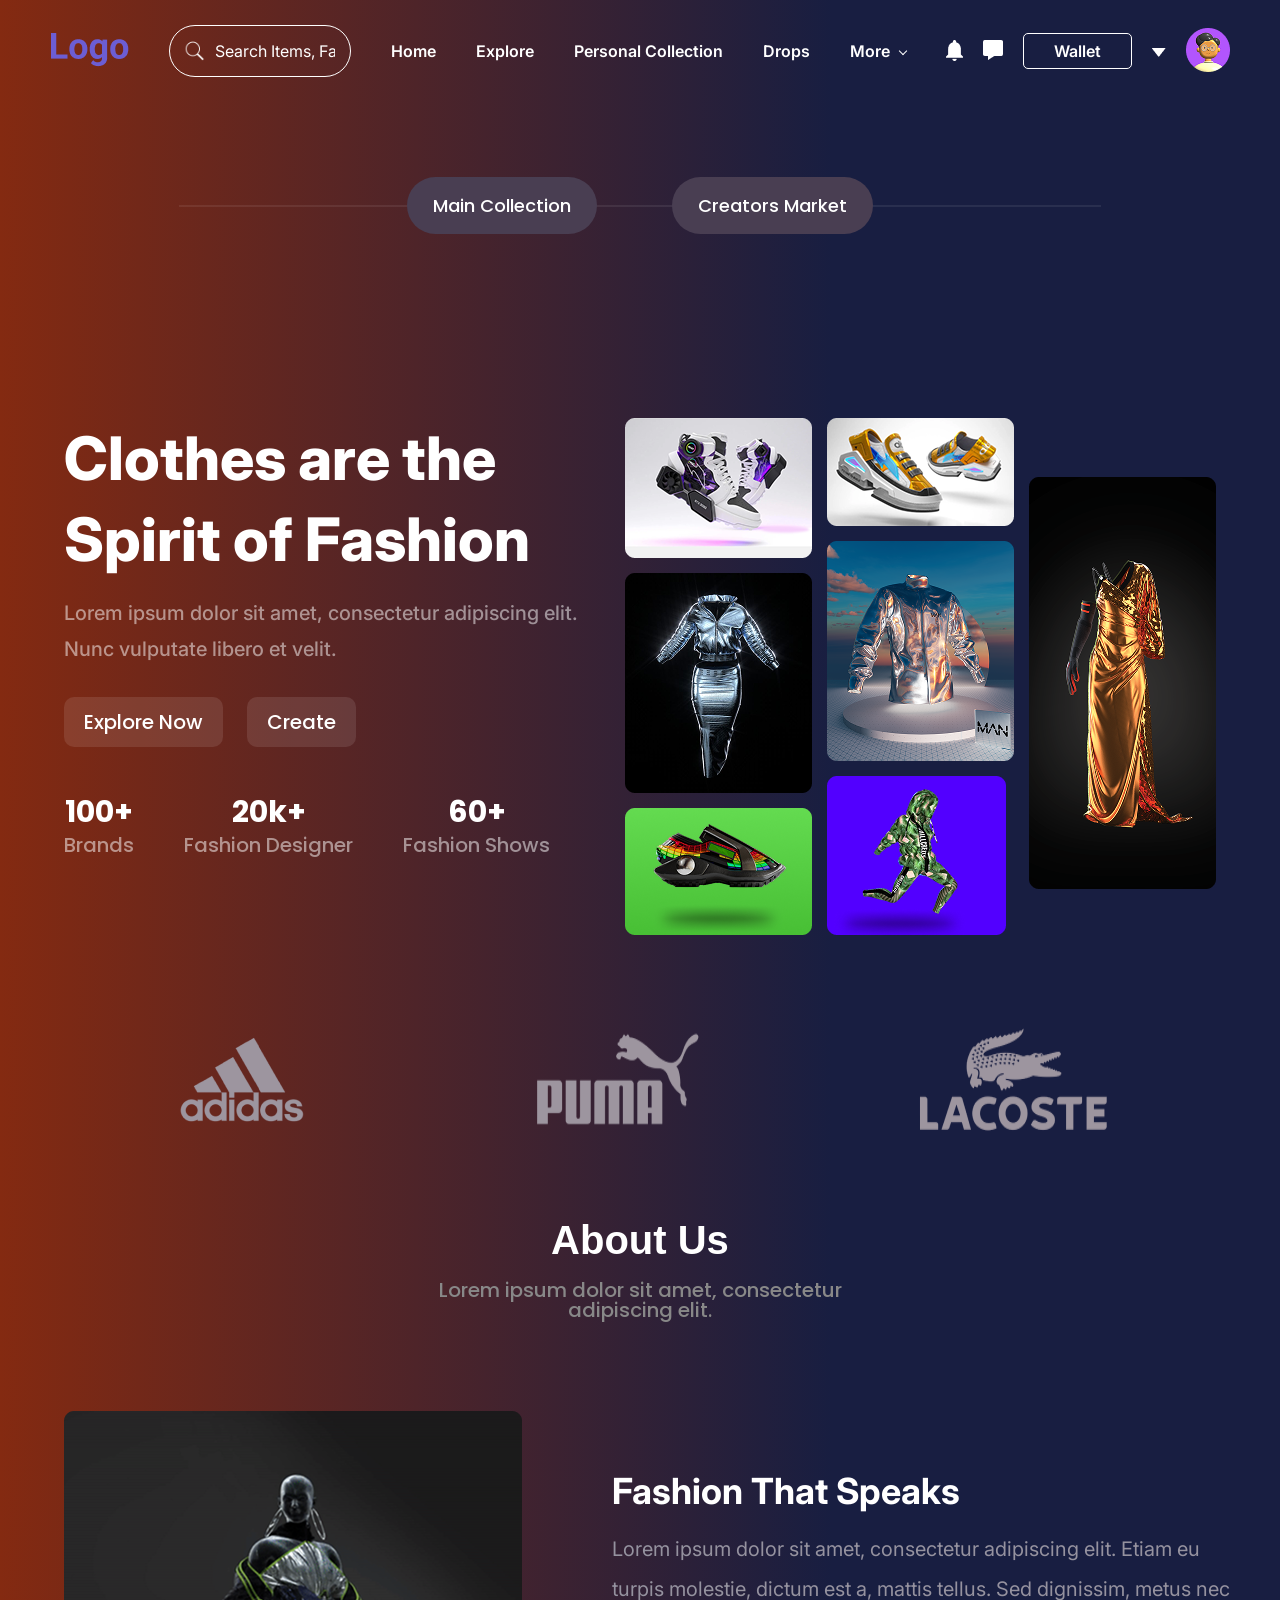
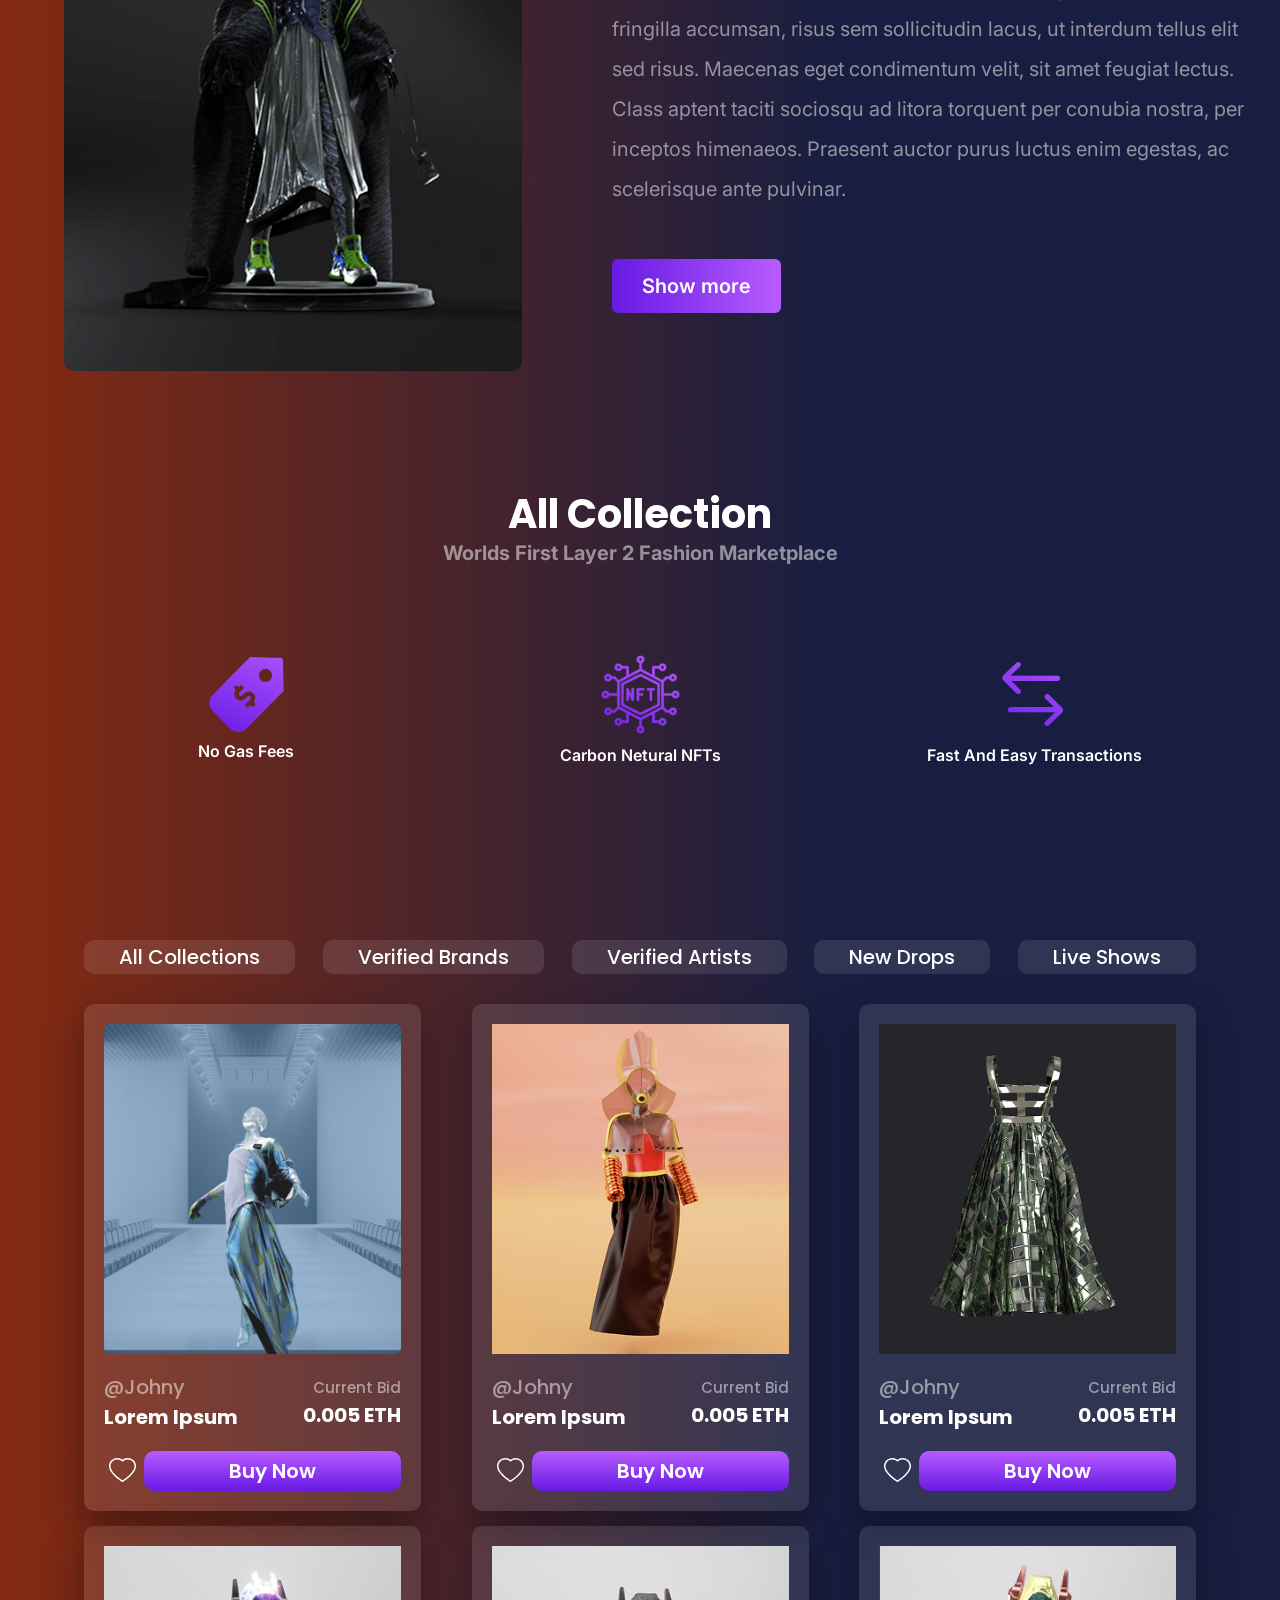
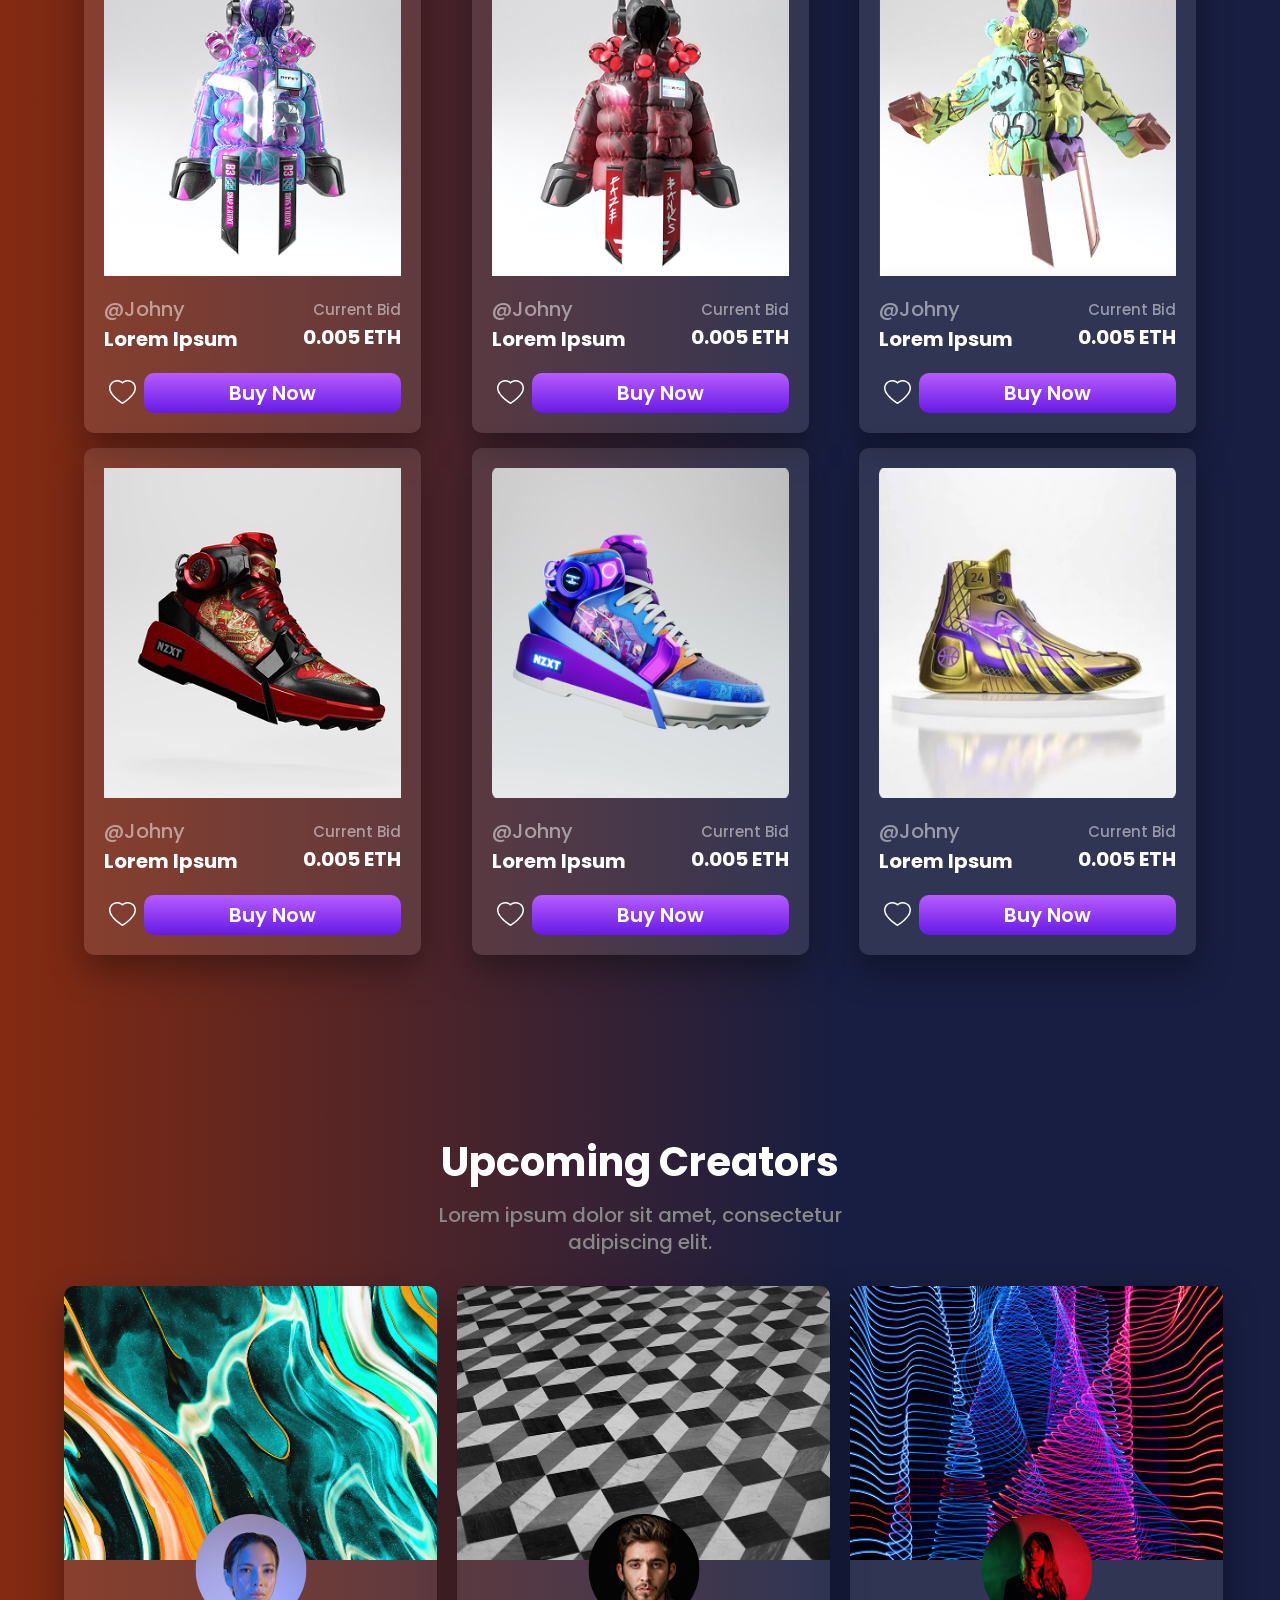
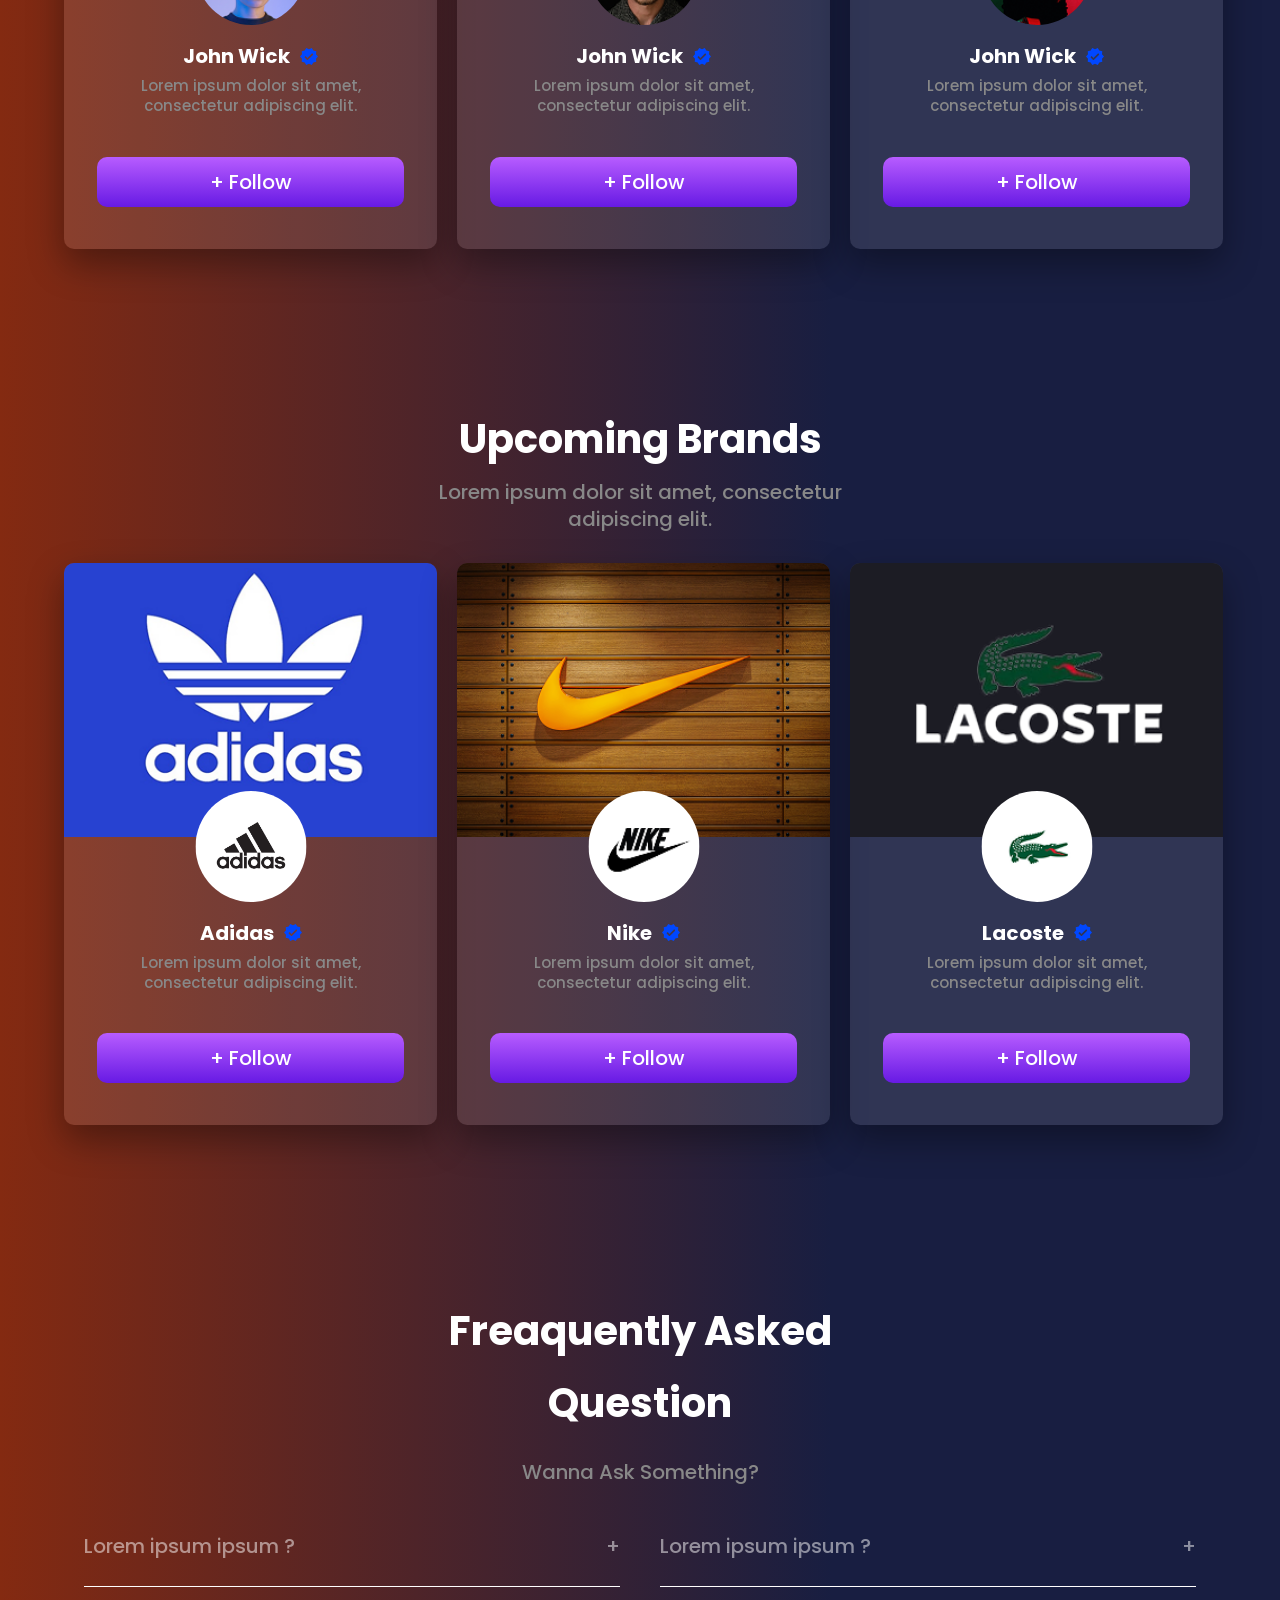
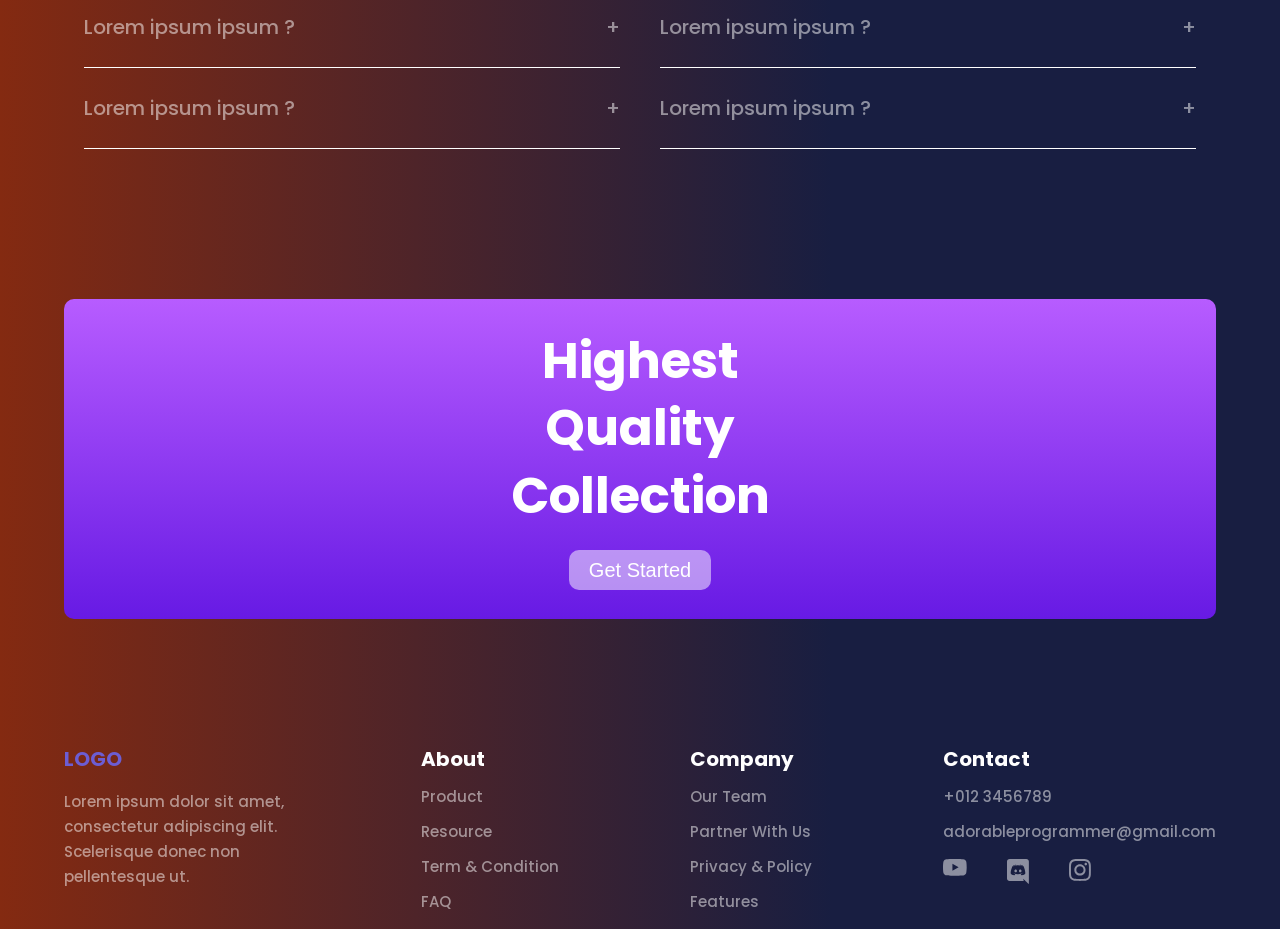
==== commit 96d8eb49: "feat: add new Fashion page layout (work in progress)" ====
--- a/index.html
+++ b/index.html
@@ -17,33 +17,44 @@
 
 <body>
     <header>
-        <nav class="d-flex align-center justify-between gap-40">
-            <a href="#" class="logo"><img src="./assets/images/header-logo.png" alt="header-logo"></a>
-
-            <form class="search-container" action="#">
-                <img class="search-btn" src="./assets/icons/search-icon.png" alt="search-icon">
-                <input type="text" placeholder="Search Items, Fashion, Collection and Users">
-            </form>
-
-            <ul class="header-nav d-flex align-center gap-40 weight-600">
-                <li><a href="#" class="nav-link">Home</a></li>
-                <li><a href="explore.html" class="nav-link">Explore</a></li>
-                <li><a href="#" class="nav-link">Personal Collection</a></li>
-                <li><a href="#" class="nav-link">Drops</a></li>
-                <li><a href="#" class="nav-link">More</a></li>
-            </ul>
-
-            <div class="nav-right d-flex align-center gap-20">
-                <div class="header-icons d-flex gap-20">
-                    <a href="#" class="icon-hover"><img src="./assets/icons/bell-icon.png" alt="bell-icon"></a>
-                    <a href="#" class="icon-hover"><img src="./assets/icons/message-icon.png" alt="message-icon"></a>
-                </div>
-                <a href="#" class="wallet-button d-flex weight-600">Wallet</a>
-                <a href="#" class="drop-down"><img src="./assets/icons/arrow-down.png" alt="arrow-down"></a>
-                <a href="./sign-in.html" class="profile-picture"><img src="./assets/icons/men-icon.png" alt="men-icon"></a>
-            </div>
-        </nav>
-    </header>
+    <nav class="d-flex align-center justify-between gap-40">
+        <a href="#" class="logo"><img src="./assets/images/header-logo.png" alt="header-logo"></a>
+
+        <form class="search-container" action="#">
+            <img class="search-btn" src="./assets/icons/search-icon.png" alt="search-icon">
+            <input type="text" placeholder="Search Items, Fashion, Collection and Users">
+        </form>
+
+        <ul class="header-nav d-flex align-center gap-40 weight-600">
+            <li><a href="#" class="nav-link">Home</a></li>
+            <li><a href="explore.html" class="nav-link">Explore</a></li>
+            <li><a href="#" class="nav-link">Personal Collection</a></li>
+            <li><a href="#" class="nav-link">Drops</a></li>
+            <li class="more-menu">
+                <a href="#" class="nav-link more-link" aria-haspopup="true" aria-expanded="false">More <span class="more-arrow"></span></a>
+                <ul class="dropdown-menu">
+                    <li><a href="#">Stats</a></li>
+                    <li><a href="#">Shows</a></li>
+                    <li><a href="#">About Us</a></li>
+                    <li><a href="#">Community</a></li>
+                    <li><a href="#">Creator Studio</a></li>
+                    <li><a href="#">Edit Profile</a></li>
+                    <li><a href="#">Setting</a></li>
+                </ul>
+            </li>
+        </ul>
+
+        <div class="nav-right d-flex align-center gap-20">
+            <div class="header-icons d-flex gap-20">
+                <a href="#" class="icon-hover"><img src="./assets/icons/bell-icon.png" alt="bell-icon"></a>
+                <a href="#" class="icon-hover"><img src="./assets/icons/message-icon.png" alt="message-icon"></a>
+            </div>
+            <a href="#" class="wallet-button d-flex weight-600">Wallet</a>
+            <a href="#" class="drop-down"><img src="./assets/icons/arrow-down.png" alt="arrow-down"></a>
+            <a href="./sign-in.html" class="profile-picture"><img src="./assets/icons/men-icon.png" alt="men-icon"></a>
+        </div>
+    </nav>
+</header>
 
     <!-- Header-end////////////// -->
     <div class="container">
--- a/assets/css/style.css
+++ b/assets/css/style.css
@@ -14,6 +14,7 @@
     --font-36: 36px;
     --font-50: 50px;
     --font-28: 28px;
+    --font-23:23px;
     --font-roboto: 'Roboto', sans-serif;
     --font-popins: 'Poppins', sans-serif;
     --font-inter: 'Inter', sans-serif;
@@ -190,6 +191,79 @@
 
 header nav .header-nav li a {
     white-space: nowrap;
+}
+
+header nav .header-nav li.more-menu {
+    position: relative;
+}
+
+/* პატარა ისრის ხატვა CSS-ით, სურათის ფაილის გარეშე */
+header nav .header-nav .more-arrow {
+    display: inline-block;
+    width: 6px;
+    height: 6px;
+    margin-left: 6px;
+    margin-bottom: 3px;
+    vertical-align: middle;
+    border-right: 1.5px solid currentColor;
+    border-bottom: 1.5px solid currentColor;
+    transform: rotate(45deg);
+    transition: transform 0.2s ease;
+}
+
+header nav .header-nav .more-menu:hover .more-arrow,
+header nav .header-nav .more-menu:focus-within .more-arrow {
+    transform: rotate(225deg) translateY(-2px);
+}
+
+header nav .header-nav .dropdown-menu {
+    position: absolute;
+    top: 100%;
+    right: 0;
+    min-width: 180px;
+    margin: 0;
+    padding: 8px 0;
+    list-style: none;
+    background: #1b1f3b;
+    border-radius: 8px;
+    box-shadow: 0 8px 24px rgba(0, 0, 0, 0.35);
+    opacity: 0;
+    visibility: hidden;
+    transform: translateY(8px);
+    transition: opacity 0.2s ease, transform 0.2s ease, visibility 0.2s;
+    z-index: 100;
+}
+
+header nav .header-nav .dropdown-menu::before {
+    content: "";
+    position: absolute;
+    top: -14px;
+    left: 0;
+    right: 0;
+    height: 14px;
+}
+
+header nav .header-nav .more-menu:hover .dropdown-menu,
+header nav .header-nav .more-menu:focus-within .dropdown-menu {
+    opacity: 1;
+    visibility: visible;
+    transform: translateY(0);
+}
+
+header nav .header-nav .dropdown-menu li a {
+    display: block;
+    padding: 10px 20px;
+    color: #ffffff;
+    font-size: var(--font-16);
+    font-weight: 500;
+    white-space: nowrap;
+    transform: none;
+}
+
+header nav .header-nav .dropdown-menu li a:hover {
+    color: #6C5DD3;
+    background: rgba(255, 255, 255, 0.05);
+    transform: none;
 }
 
 header form.search-container {
@@ -293,6 +367,7 @@
         opacity: 0.6;
     }
 }
+
 
 /* \\\\\\\\\\\\section/////// */
 
@@ -1210,4 +1285,149 @@
         min-width: 0;
     }
 
+}
+
+section.fashion {
+    margin-top: 75px;
+    
+    .side{
+        margin-bottom: 30px;
+    }
+
+    .video-player {
+        position: relative;
+        width: 100%;
+        max-width: 1042px;
+        border-radius: 10px;
+        overflow: hidden;
+        background: #000;
+    }
+
+    video {
+        display: block;
+        width: 100%;
+    }
+
+    .big-play {
+        position: absolute;
+        top: 50%;
+        left: 50%;
+        transform: translate(-50%, -50%);
+        width: 80px;
+        height: 80px;
+        border-radius: 50%;
+        border: 2px solid #fff;
+        background: rgba(0, 0, 0, 0.25);
+        color: #fff;
+        font-size: 28px;
+        cursor: pointer;
+        transition: opacity 0.3s, background 0.2s;
+    }
+
+    .big-play:hover {
+        background: rgba(0, 0, 0, 0.45);
+    }
+
+    .big-play.hidden {
+        opacity: 0;
+        pointer-events: none;
+    }
+
+    .controls {
+        position: absolute;
+        left: 0;
+        right: 0;
+        bottom: 0;
+        display: flex;
+        align-items: center;
+        gap: 16px;
+        padding: 30px 20px 14px;
+        background: linear-gradient(transparent, rgba(0, 0, 0, 0.7));
+        color: #fff;
+        transition: opacity 0.3s;
+    }
+
+    /* პროგრესის ზოლი: იისფერი გავსებული ნაწილი, ნახევრად გამჭვირვალე დანარჩენი */
+    .progress {
+        -webkit-appearance: none;
+        appearance: none;
+        flex: 1;
+        height: 4px;
+        border-radius: 4px;
+        background: linear-gradient(135deg, #B75CFF 0%, #671AE4 100%);
+        cursor: pointer;
+        outline: none;
+    }
+
+    .progress::-webkit-slider-thumb {
+        -webkit-appearance: none;
+        width: 12px;
+        height: 12px;
+        border-radius: 50%;
+        background: #a855f7;
+        border: none;
+    }
+
+    .progress::-moz-range-thumb {
+        width: 12px;
+        height: 12px;
+        border-radius: 50%;
+        background: #a855f7;
+        border: none;
+    }
+
+    .time {
+        font-size: 14px;
+        font-family: sans-serif;
+        white-space: nowrap;
+    }
+
+    .controls button {
+        background: none;
+        border: none;
+        color: #fff;
+        font-size: 25px;
+        cursor: pointer;
+        padding: 0;
+        transition: opacity 0.2s;
+    }
+
+    .controls button:hover {
+        opacity: 0.7;
+    }
+
+    .video-player.playing:not(:hover) .controls {
+        opacity: 0;
+    }
+
+    .description{
+        font-family: var(--font-inter);
+        max-width: 1050px;
+        margin: 0 auto;
+        width: 100%;
+        p.description-text{
+            color: var(--white-p);
+            font-size: var(--font-23);
+            margin-right: 120px;
+            margin-bottom: 20px;
+        }
+        svg.like-icon{
+            margin-right: 11px;
+        }
+        p.description-12k{
+            font-size:var(--font-18);
+            color: rgba(255, 255, 255, 0.5);
+            margin-right: 74px;
+        }
+        svg.share-icon{
+            margin-right: 12px;
+        }
+        p.share-p{
+            font-size: var(--font-18);
+            color: rgba(255, 255, 255, 0.5);
+
+        }
+
+    }
+
 }
